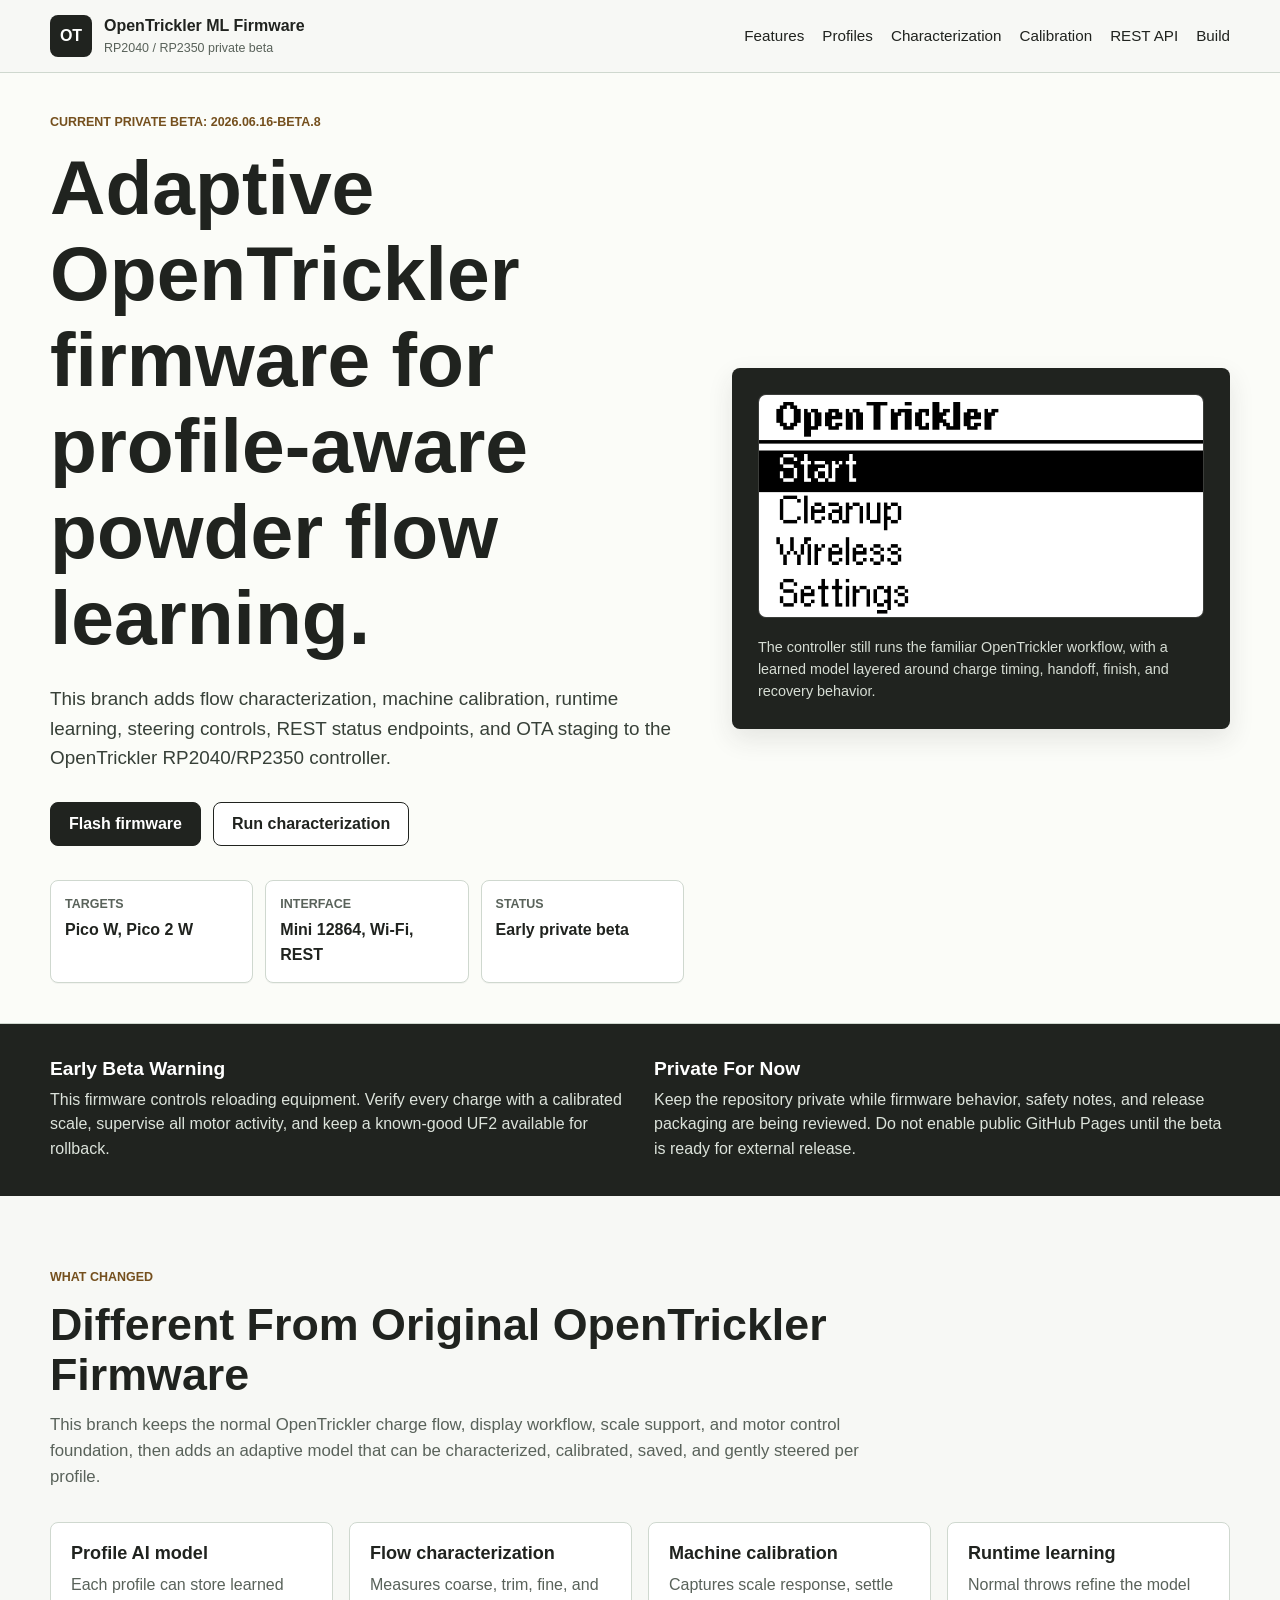
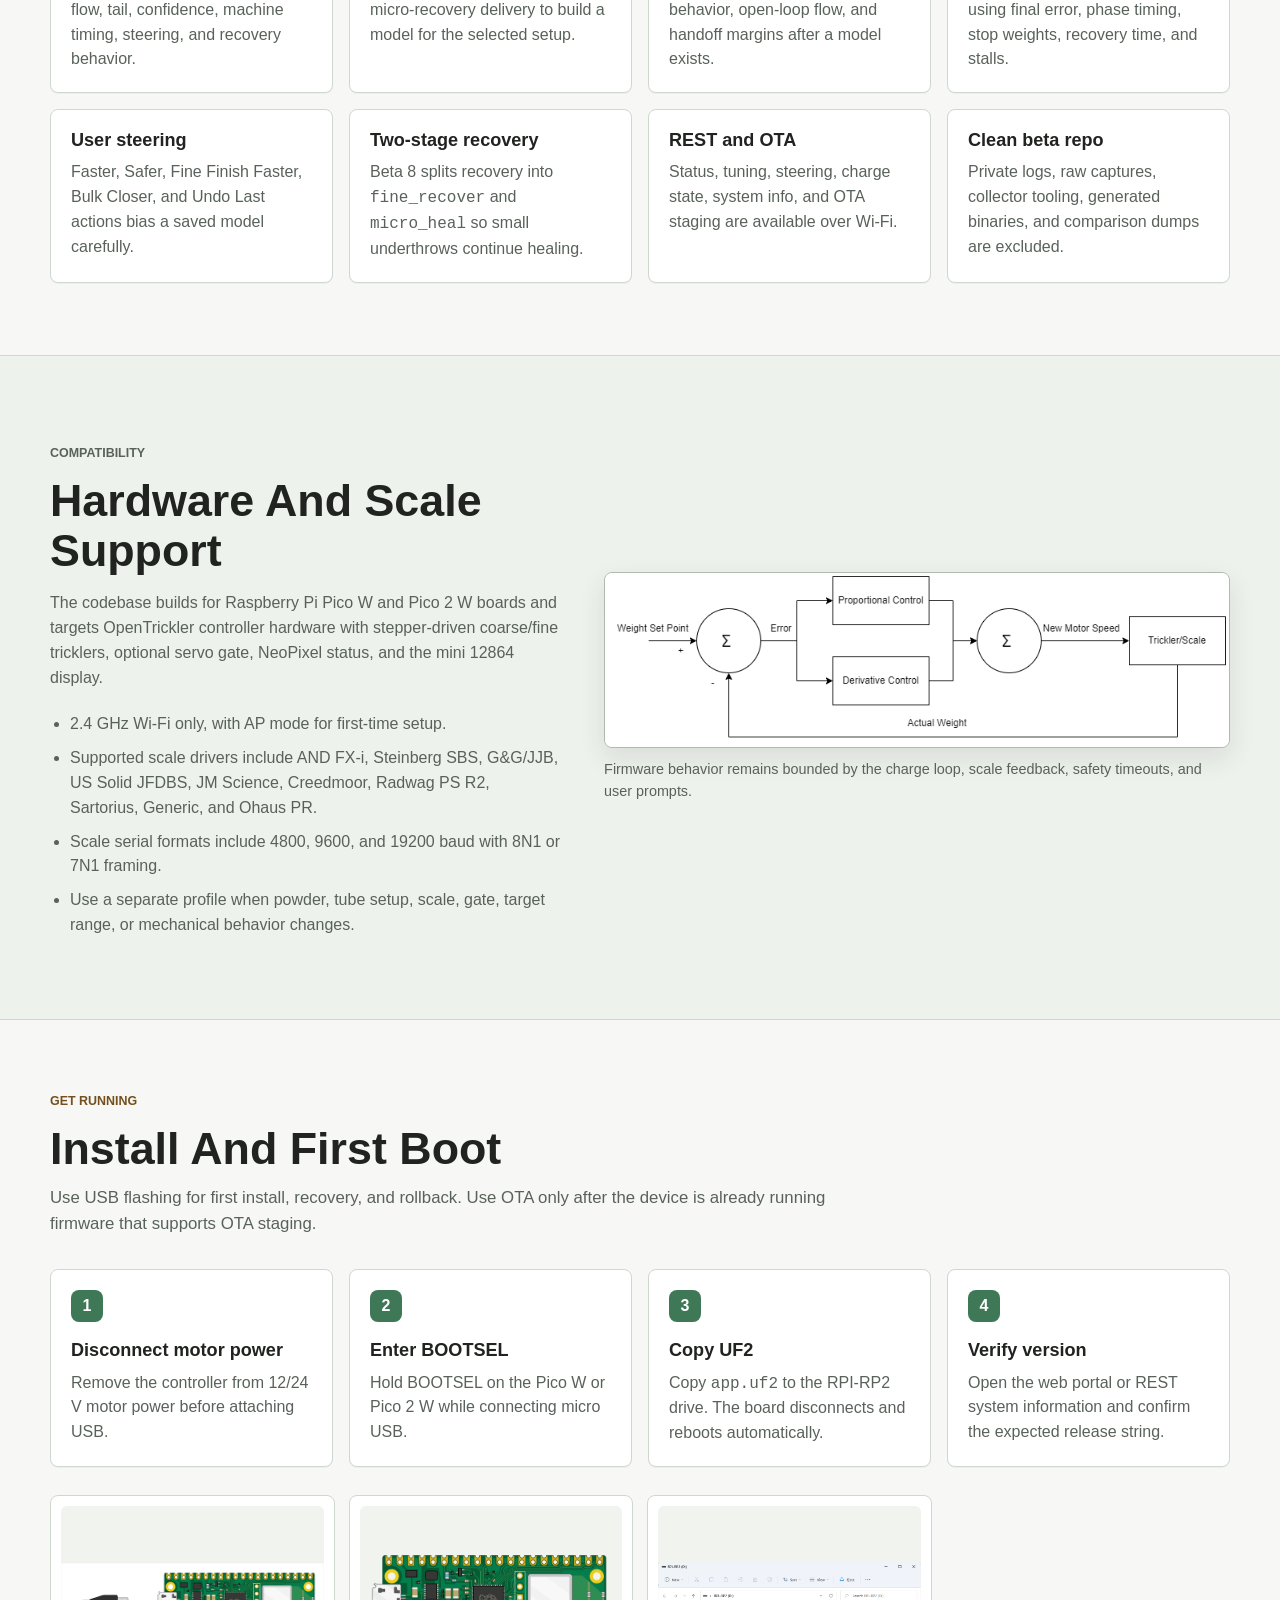
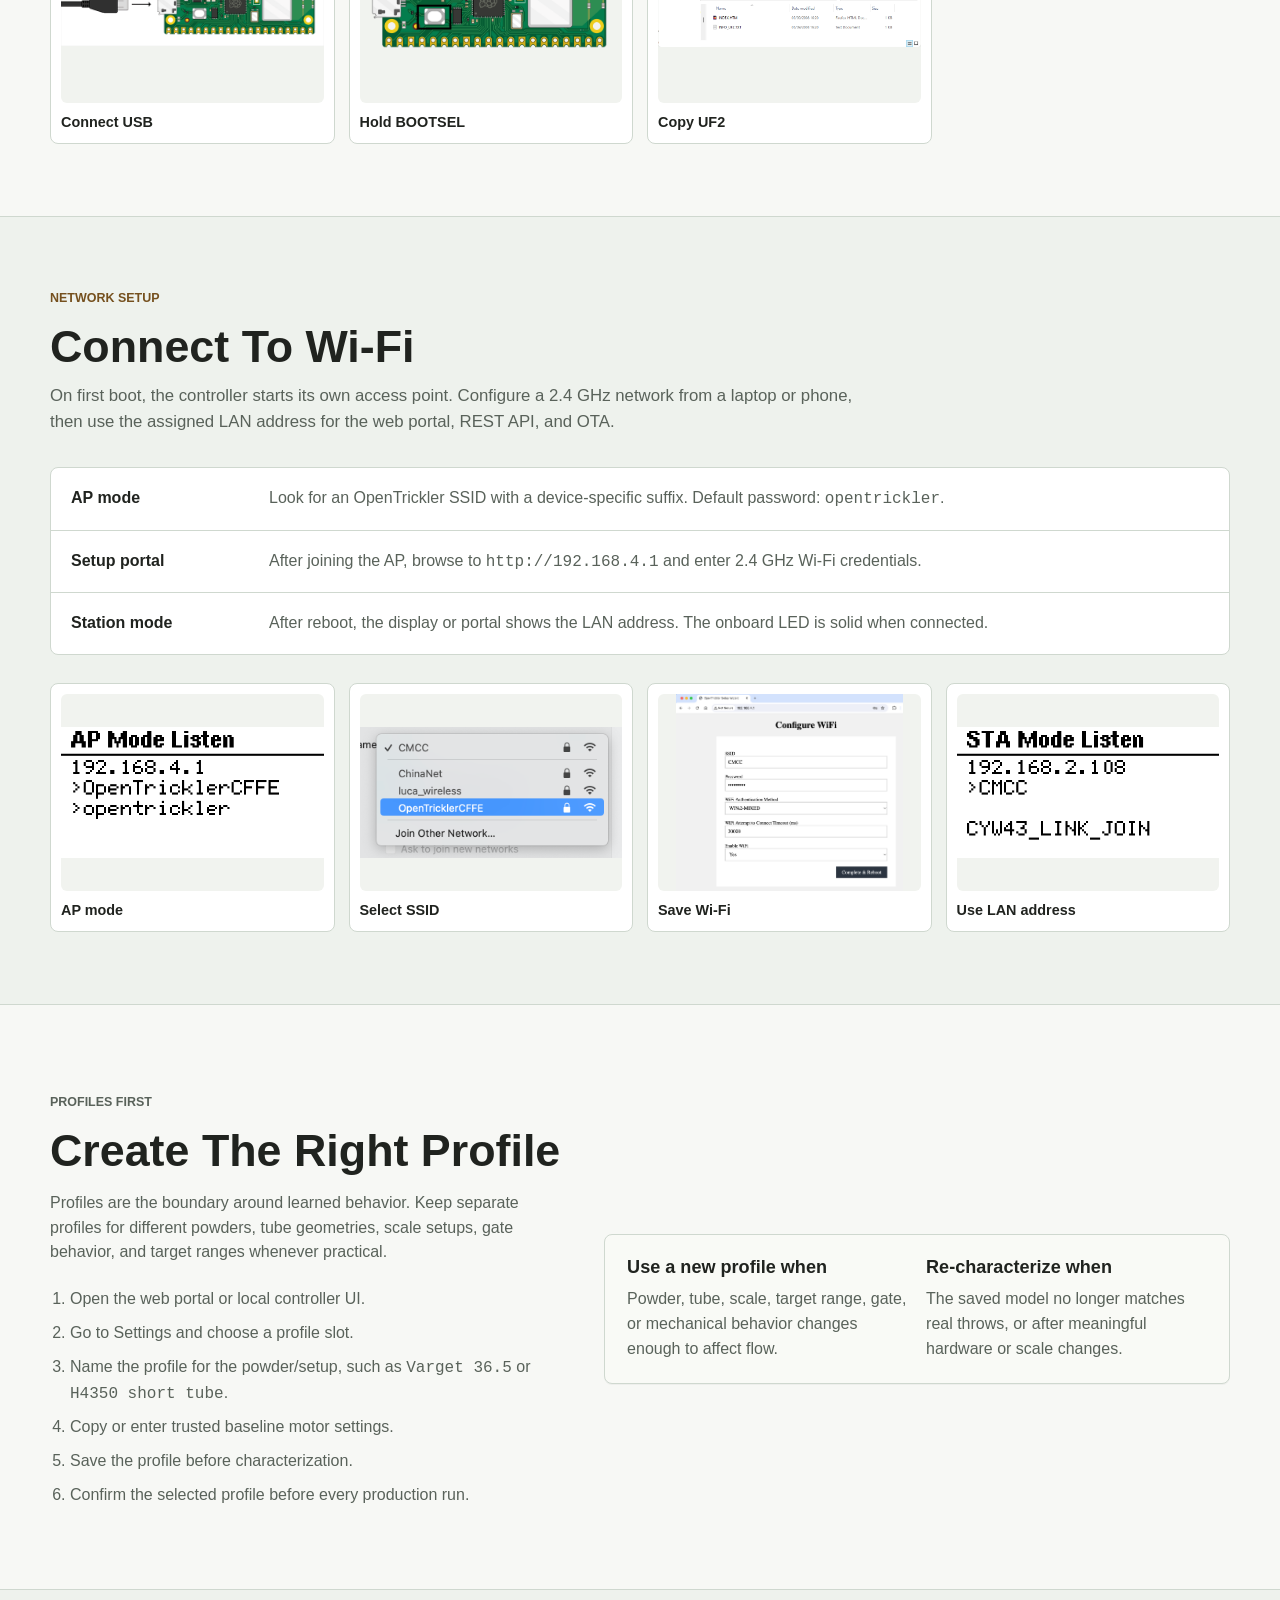
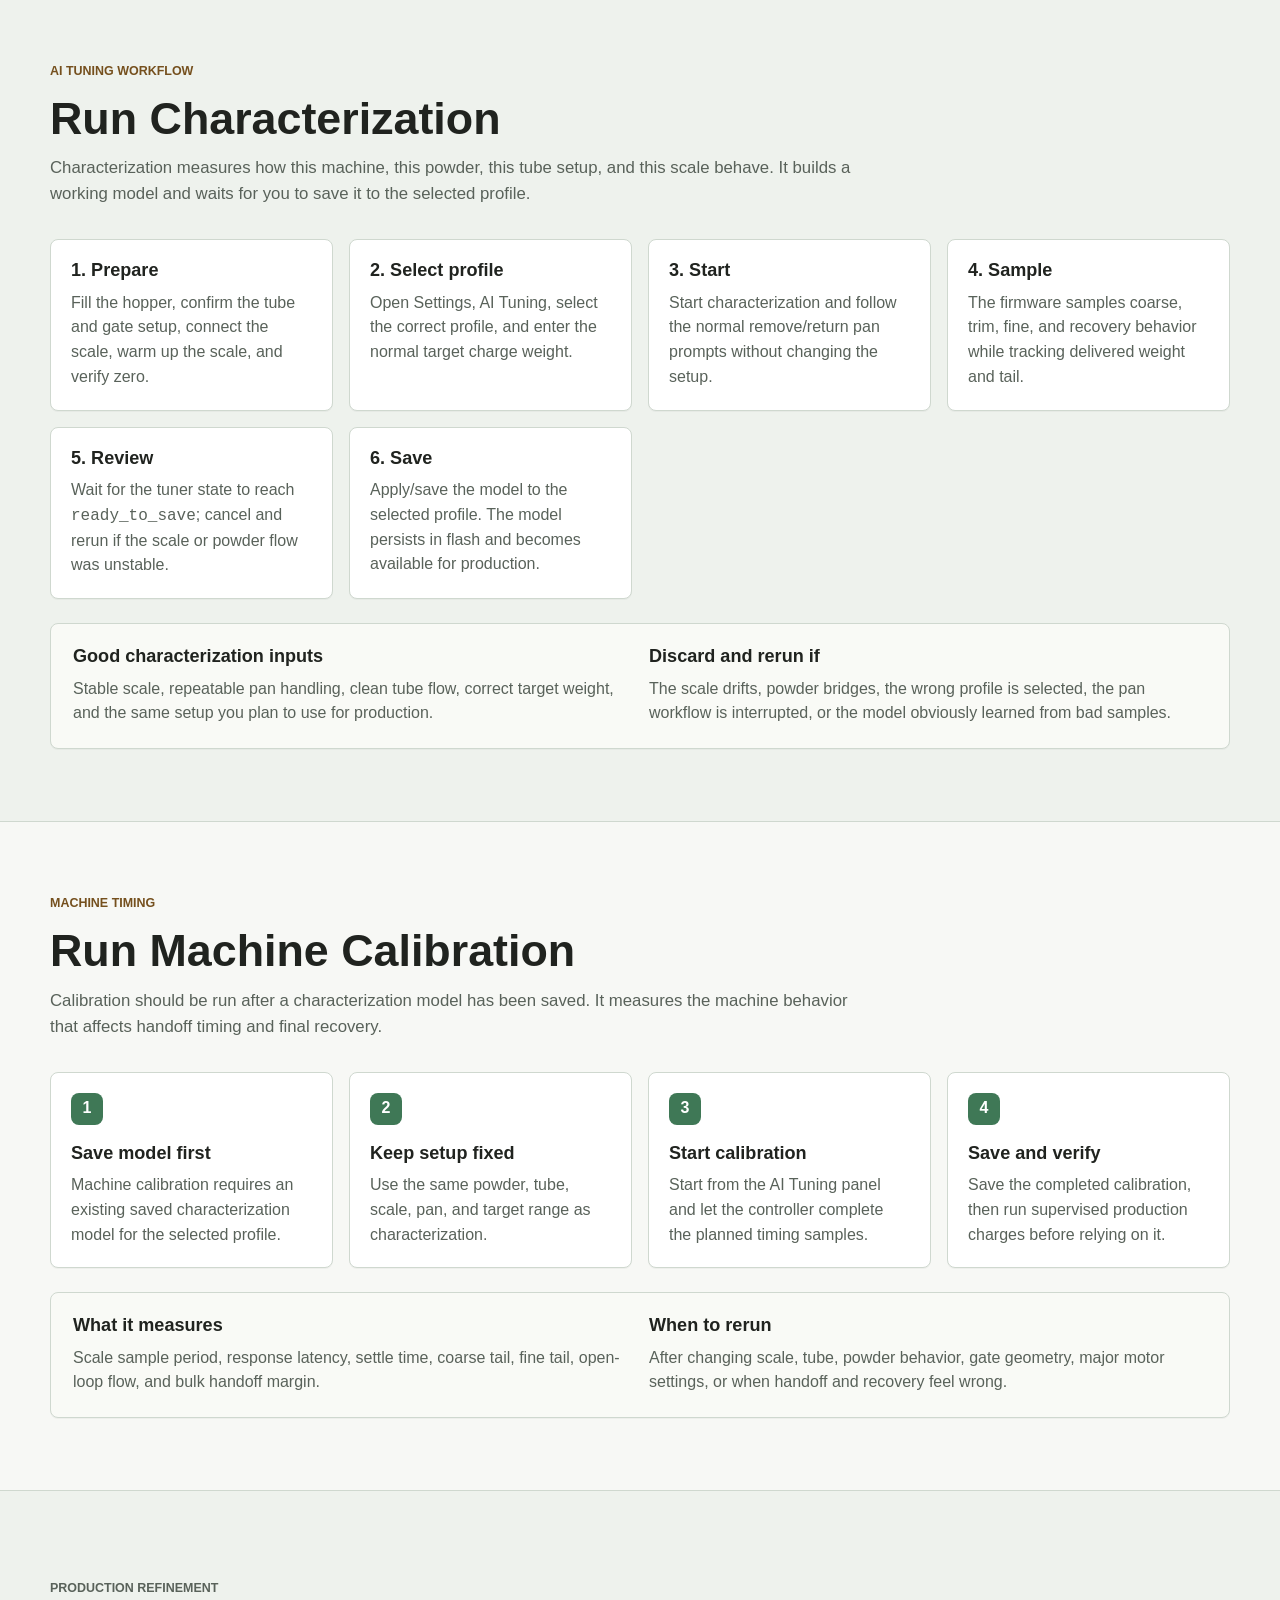
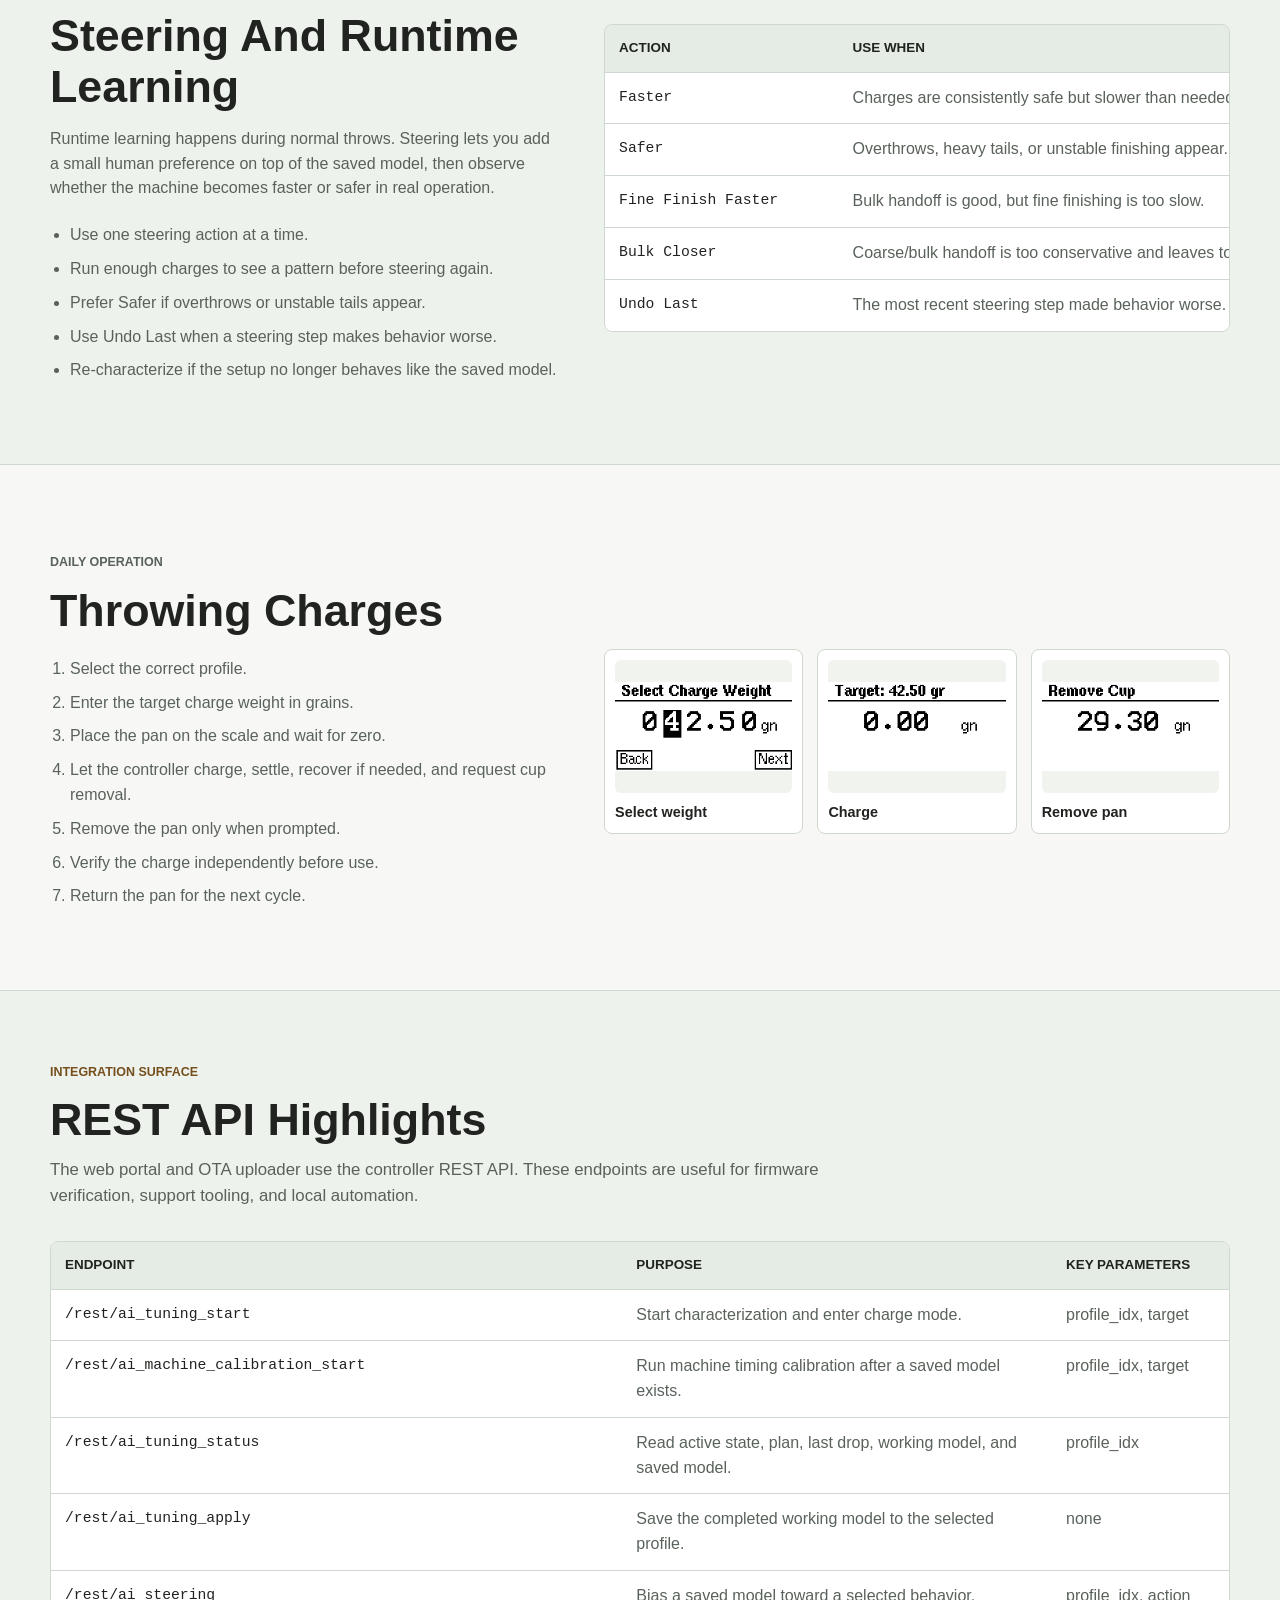
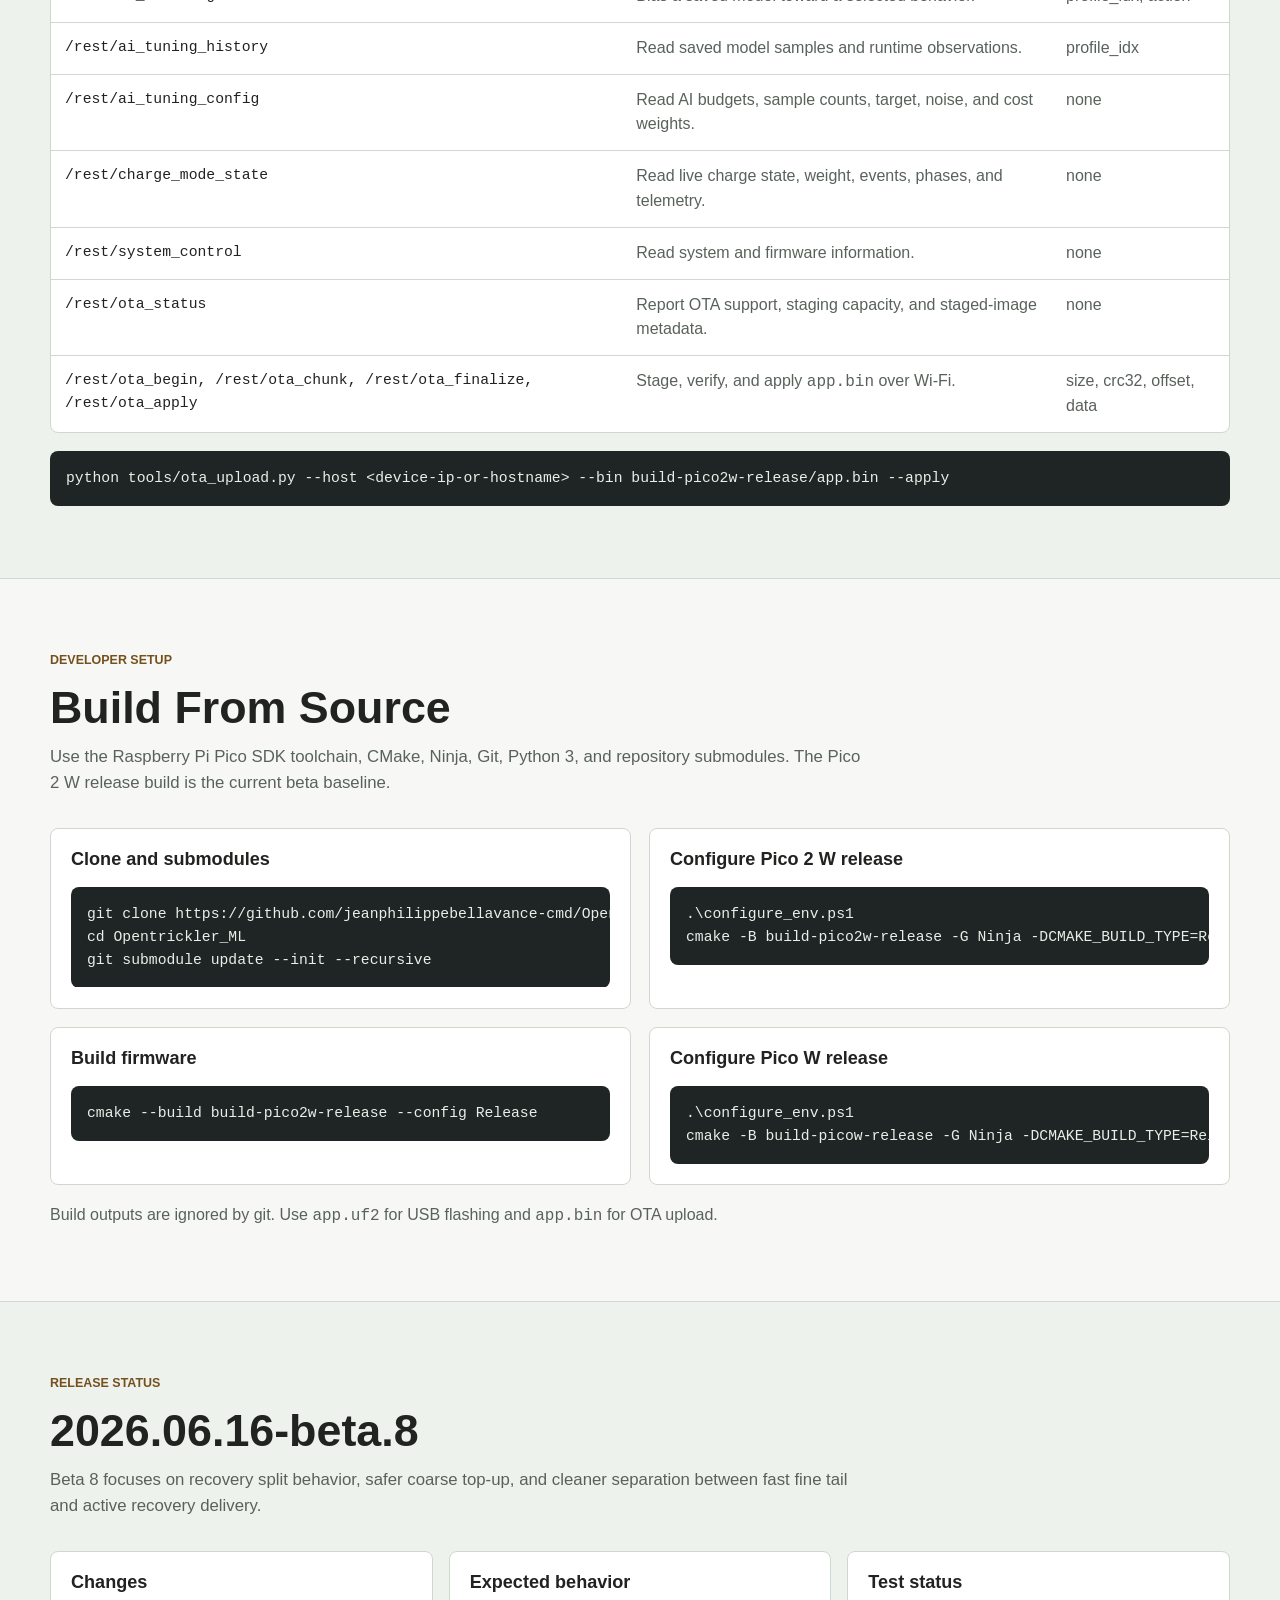
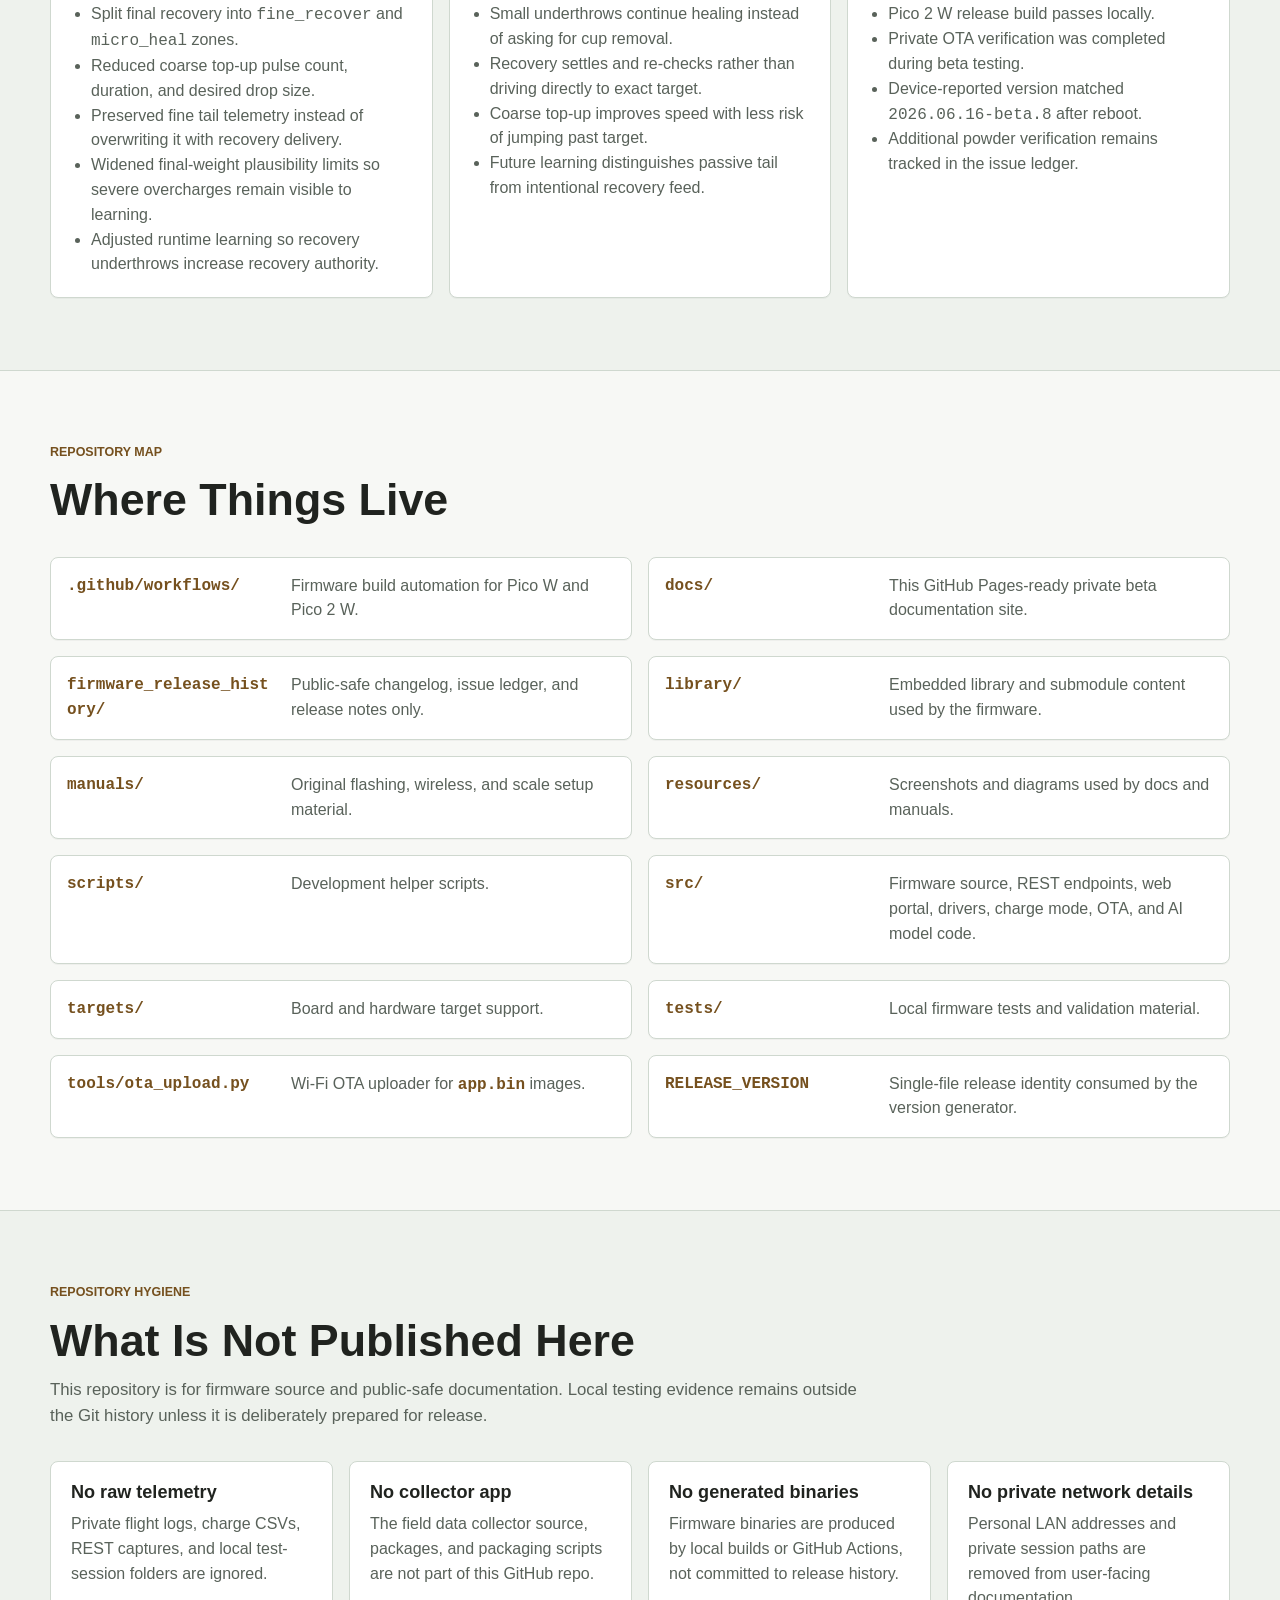
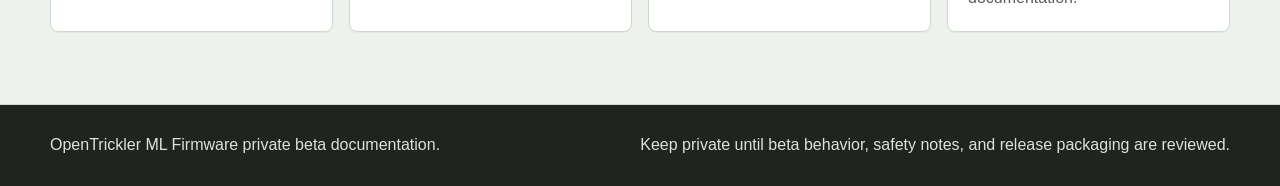
==== docs/index.html @ d7c0ab34 "Initial OpenTrickler ML beta snapshot" ====
<!doctype html>
<html lang="en">
<head>
  <meta charset="utf-8">
  <meta name="viewport" content="width=device-width, initial-scale=1">
  <title>OpenTrickler ML Firmware</title>
  <meta name="description" content="Private beta documentation for the OpenTrickler RP2040 and RP2350 ML firmware branch.">
  <link rel="stylesheet" href="assets/site.css">
</head>
<body>
  <header class="site-header">
    <nav class="nav-wrap" aria-label="Primary navigation">
      <a class="brand" href="#top" aria-label="OpenTrickler ML Firmware home">
        <span class="brand-mark">OT</span>
        <span>
          <strong>OpenTrickler ML Firmware</strong>
          <small>RP2040 / RP2350 private beta</small>
        </span>
      </a>
      <div class="nav-links">
        <a href="#features">Features</a>
        <a href="#profiles">Profiles</a>
        <a href="#characterization">Characterization</a>
        <a href="#calibration">Calibration</a>
        <a href="#api">REST API</a>
        <a href="#build">Build</a>
      </div>
    </nav>
  </header>

  <main id="top">
    <section class="hero section-band">
      <div class="section-inner hero-grid">
        <div class="hero-copy">
          <p class="eyebrow">Current private beta: 2026.06.16-beta.8</p>
          <h1>Adaptive OpenTrickler firmware for profile-aware powder flow learning.</h1>
          <p class="lede">
            This branch adds flow characterization, machine calibration, runtime learning, steering controls,
            REST status endpoints, and OTA staging to the OpenTrickler RP2040/RP2350 controller.
          </p>
          <div class="hero-actions" aria-label="Page shortcuts">
            <a class="button primary" href="#install">Flash firmware</a>
            <a class="button secondary" href="#characterization">Run characterization</a>
          </div>
          <dl class="hero-stats" aria-label="Firmware summary">
            <div><dt>Targets</dt><dd>Pico W, Pico 2 W</dd></div>
            <div><dt>Interface</dt><dd>Mini 12864, Wi-Fi, REST</dd></div>
            <div><dt>Status</dt><dd>Early private beta</dd></div>
          </dl>
        </div>
        <figure class="device-panel">
          <img src="assets/img/main_menu_screen_mirror.png" alt="OpenTrickler mini 12864 main menu screen">
          <figcaption>
            The controller still runs the familiar OpenTrickler workflow, with a learned model layered around
            charge timing, handoff, finish, and recovery behavior.
          </figcaption>
        </figure>
      </div>
    </section>

    <section class="notice-band">
      <div class="section-inner notice-grid">
        <div>
          <h2>Early Beta Warning</h2>
          <p>
            This firmware controls reloading equipment. Verify every charge with a calibrated scale, supervise
            all motor activity, and keep a known-good UF2 available for rollback.
          </p>
        </div>
        <div>
          <h2>Private For Now</h2>
          <p>
            Keep the repository private while firmware behavior, safety notes, and release packaging are being
            reviewed. Do not enable public GitHub Pages until the beta is ready for external release.
          </p>
        </div>
      </div>
    </section>

    <section id="features" class="section-band">
      <div class="section-inner">
        <div class="section-heading">
          <p class="eyebrow">What changed</p>
          <h2>Different From Original OpenTrickler Firmware</h2>
          <p>
            This branch keeps the normal OpenTrickler charge flow, display workflow, scale support, and motor
            control foundation, then adds an adaptive model that can be characterized, calibrated, saved, and
            gently steered per profile.
          </p>
        </div>
        <div class="feature-grid">
          <article class="feature-card">
            <h3>Profile AI model</h3>
            <p>Each profile can store learned flow, tail, confidence, machine timing, steering, and recovery behavior.</p>
          </article>
          <article class="feature-card">
            <h3>Flow characterization</h3>
            <p>Measures coarse, trim, fine, and micro-recovery delivery to build a model for the selected setup.</p>
          </article>
          <article class="feature-card">
            <h3>Machine calibration</h3>
            <p>Captures scale response, settle behavior, open-loop flow, and handoff margins after a model exists.</p>
          </article>
          <article class="feature-card">
            <h3>Runtime learning</h3>
            <p>Normal throws refine the model using final error, phase timing, stop weights, recovery time, and stalls.</p>
          </article>
          <article class="feature-card">
            <h3>User steering</h3>
            <p>Faster, Safer, Fine Finish Faster, Bulk Closer, and Undo Last actions bias a saved model carefully.</p>
          </article>
          <article class="feature-card">
            <h3>Two-stage recovery</h3>
            <p>Beta 8 splits recovery into <code>fine_recover</code> and <code>micro_heal</code> so small underthrows continue healing.</p>
          </article>
          <article class="feature-card">
            <h3>REST and OTA</h3>
            <p>Status, tuning, steering, charge state, system info, and OTA staging are available over Wi-Fi.</p>
          </article>
          <article class="feature-card">
            <h3>Clean beta repo</h3>
            <p>Private logs, raw captures, collector tooling, generated binaries, and comparison dumps are excluded.</p>
          </article>
        </div>
      </div>
    </section>

    <section id="hardware" class="section-band alt">
      <div class="section-inner two-column">
        <div>
          <p class="eyebrow">Compatibility</p>
          <h2>Hardware And Scale Support</h2>
          <p>
            The codebase builds for Raspberry Pi Pico W and Pico 2 W boards and targets OpenTrickler controller
            hardware with stepper-driven coarse/fine tricklers, optional servo gate, NeoPixel status, and the
            mini 12864 display.
          </p>
          <ul class="check-list">
            <li>2.4 GHz Wi-Fi only, with AP mode for first-time setup.</li>
            <li>Supported scale drivers include AND FX-i, Steinberg SBS, G&amp;G/JJB, US Solid JFDBS, JM Science, Creedmoor, Radwag PS R2, Sartorius, Generic, and Ohaus PR.</li>
            <li>Scale serial formats include 4800, 9600, and 19200 baud with 8N1 or 7N1 framing.</li>
            <li>Use a separate profile when powder, tube setup, scale, gate, target range, or mechanical behavior changes.</li>
          </ul>
        </div>
        <figure class="wide-figure">
          <img src="assets/img/open_trickler_control_flow.png" alt="OpenTrickler firmware control-flow diagram">
          <figcaption>Firmware behavior remains bounded by the charge loop, scale feedback, safety timeouts, and user prompts.</figcaption>
        </figure>
      </div>
    </section>

    <section id="install" class="section-band">
      <div class="section-inner">
        <div class="section-heading">
          <p class="eyebrow">Get running</p>
          <h2>Install And First Boot</h2>
          <p>
            Use USB flashing for first install, recovery, and rollback. Use OTA only after the device is already
            running firmware that supports OTA staging.
          </p>
        </div>
        <div class="step-grid">
          <article class="step-card">
            <span class="step-number">1</span>
            <h3>Disconnect motor power</h3>
            <p>Remove the controller from 12/24 V motor power before attaching USB.</p>
          </article>
          <article class="step-card">
            <span class="step-number">2</span>
            <h3>Enter BOOTSEL</h3>
            <p>Hold BOOTSEL on the Pico W or Pico 2 W while connecting micro USB.</p>
          </article>
          <article class="step-card">
            <span class="step-number">3</span>
            <h3>Copy UF2</h3>
            <p>Copy <code>app.uf2</code> to the RPI-RP2 drive. The board disconnects and reboots automatically.</p>
          </article>
          <article class="step-card">
            <span class="step-number">4</span>
            <h3>Verify version</h3>
            <p>Open the web portal or REST system information and confirm the expected release string.</p>
          </article>
        </div>
        <div class="image-strip" aria-label="Firmware update screenshots">
          <figure>
            <img src="assets/img/firmware/pico-top-plug.png" alt="Micro USB connected to the Pico board">
            <figcaption>Connect USB</figcaption>
          </figure>
          <figure>
            <img src="assets/img/firmware/bootsel.png" alt="BOOTSEL button on the Pico board">
            <figcaption>Hold BOOTSEL</figcaption>
          </figure>
          <figure>
            <img src="assets/img/firmware/file_manager.png" alt="RPI-RP2 file manager drive">
            <figcaption>Copy UF2</figcaption>
          </figure>
        </div>
      </div>
    </section>

    <section id="wifi" class="section-band alt">
      <div class="section-inner">
        <div class="section-heading">
          <p class="eyebrow">Network setup</p>
          <h2>Connect To Wi-Fi</h2>
          <p>
            On first boot, the controller starts its own access point. Configure a 2.4 GHz network from a laptop
            or phone, then use the assigned LAN address for the web portal, REST API, and OTA.
          </p>
        </div>
        <div class="timeline">
          <div class="timeline-row">
            <strong>AP mode</strong>
            <span>Look for an OpenTrickler SSID with a device-specific suffix. Default password: <code>opentrickler</code>.</span>
          </div>
          <div class="timeline-row">
            <strong>Setup portal</strong>
            <span>After joining the AP, browse to <code>http://192.168.4.1</code> and enter 2.4 GHz Wi-Fi credentials.</span>
          </div>
          <div class="timeline-row">
            <strong>Station mode</strong>
            <span>After reboot, the display or portal shows the LAN address. The onboard LED is solid when connected.</span>
          </div>
        </div>
        <div class="image-strip" aria-label="Wireless setup screenshots">
          <figure>
            <img src="assets/img/wireless/ap_mode_view.png" alt="AP mode status screen">
            <figcaption>AP mode</figcaption>
          </figure>
          <figure>
            <img src="assets/img/wireless/look_for_ssid.png" alt="Wi-Fi network list with OpenTrickler SSID">
            <figcaption>Select SSID</figcaption>
          </figure>
          <figure>
            <img src="assets/img/wireless/setup_wizard.png" alt="OpenTrickler wireless setup wizard">
            <figcaption>Save Wi-Fi</figcaption>
          </figure>
          <figure>
            <img src="assets/img/wireless/sta_mode_view.png" alt="Station mode status screen with IP address">
            <figcaption>Use LAN address</figcaption>
          </figure>
        </div>
      </div>
    </section>

    <section id="profiles" class="section-band">
      <div class="section-inner two-column">
        <div>
          <p class="eyebrow">Profiles first</p>
          <h2>Create The Right Profile</h2>
          <p>
            Profiles are the boundary around learned behavior. Keep separate profiles for different powders,
            tube geometries, scale setups, gate behavior, and target ranges whenever practical.
          </p>
          <ol class="ordered-list">
            <li>Open the web portal or local controller UI.</li>
            <li>Go to Settings and choose a profile slot.</li>
            <li>Name the profile for the powder/setup, such as <code>Varget 36.5</code> or <code>H4350 short tube</code>.</li>
            <li>Copy or enter trusted baseline motor settings.</li>
            <li>Save the profile before characterization.</li>
            <li>Confirm the selected profile before every production run.</li>
          </ol>
        </div>
        <div class="data-panel">
          <div>
            <h3>Use a new profile when</h3>
            <p>Powder, tube, scale, target range, gate, or mechanical behavior changes enough to affect flow.</p>
          </div>
          <div>
            <h3>Re-characterize when</h3>
            <p>The saved model no longer matches real throws, or after meaningful hardware or scale changes.</p>
          </div>
        </div>
      </div>
    </section>

    <section id="characterization" class="section-band alt">
      <div class="section-inner">
        <div class="section-heading">
          <p class="eyebrow">AI tuning workflow</p>
          <h2>Run Characterization</h2>
          <p>
            Characterization measures how this machine, this powder, this tube setup, and this scale behave.
            It builds a working model and waits for you to save it to the selected profile.
          </p>
        </div>
        <div class="workflow-grid">
          <article>
            <h3>1. Prepare</h3>
            <p>Fill the hopper, confirm the tube and gate setup, connect the scale, warm up the scale, and verify zero.</p>
          </article>
          <article>
            <h3>2. Select profile</h3>
            <p>Open Settings, AI Tuning, select the correct profile, and enter the normal target charge weight.</p>
          </article>
          <article>
            <h3>3. Start</h3>
            <p>Start characterization and follow the normal remove/return pan prompts without changing the setup.</p>
          </article>
          <article>
            <h3>4. Sample</h3>
            <p>The firmware samples coarse, trim, fine, and recovery behavior while tracking delivered weight and tail.</p>
          </article>
          <article>
            <h3>5. Review</h3>
            <p>Wait for the tuner state to reach <code>ready_to_save</code>; cancel and rerun if the scale or powder flow was unstable.</p>
          </article>
          <article>
            <h3>6. Save</h3>
            <p>Apply/save the model to the selected profile. The model persists in flash and becomes available for production.</p>
          </article>
        </div>
        <div class="data-panel">
          <div>
            <h3>Good characterization inputs</h3>
            <p>Stable scale, repeatable pan handling, clean tube flow, correct target weight, and the same setup you plan to use for production.</p>
          </div>
          <div>
            <h3>Discard and rerun if</h3>
            <p>The scale drifts, powder bridges, the wrong profile is selected, the pan workflow is interrupted, or the model obviously learned from bad samples.</p>
          </div>
        </div>
      </div>
    </section>

    <section id="calibration" class="section-band">
      <div class="section-inner">
        <div class="section-heading">
          <p class="eyebrow">Machine timing</p>
          <h2>Run Machine Calibration</h2>
          <p>
            Calibration should be run after a characterization model has been saved. It measures the machine
            behavior that affects handoff timing and final recovery.
          </p>
        </div>
        <div class="step-grid">
          <article class="step-card">
            <span class="step-number">1</span>
            <h3>Save model first</h3>
            <p>Machine calibration requires an existing saved characterization model for the selected profile.</p>
          </article>
          <article class="step-card">
            <span class="step-number">2</span>
            <h3>Keep setup fixed</h3>
            <p>Use the same powder, tube, scale, pan, and target range as characterization.</p>
          </article>
          <article class="step-card">
            <span class="step-number">3</span>
            <h3>Start calibration</h3>
            <p>Start from the AI Tuning panel and let the controller complete the planned timing samples.</p>
          </article>
          <article class="step-card">
            <span class="step-number">4</span>
            <h3>Save and verify</h3>
            <p>Save the completed calibration, then run supervised production charges before relying on it.</p>
          </article>
        </div>
        <div class="data-panel">
          <div>
            <h3>What it measures</h3>
            <p>Scale sample period, response latency, settle time, coarse tail, fine tail, open-loop flow, and bulk handoff margin.</p>
          </div>
          <div>
            <h3>When to rerun</h3>
            <p>After changing scale, tube, powder behavior, gate geometry, major motor settings, or when handoff and recovery feel wrong.</p>
          </div>
        </div>
      </div>
    </section>

    <section id="steering" class="section-band alt">
      <div class="section-inner two-column">
        <div>
          <p class="eyebrow">Production refinement</p>
          <h2>Steering And Runtime Learning</h2>
          <p>
            Runtime learning happens during normal throws. Steering lets you add a small human preference on top
            of the saved model, then observe whether the machine becomes faster or safer in real operation.
          </p>
          <ul class="check-list">
            <li>Use one steering action at a time.</li>
            <li>Run enough charges to see a pattern before steering again.</li>
            <li>Prefer Safer if overthrows or unstable tails appear.</li>
            <li>Use Undo Last when a steering step makes behavior worse.</li>
            <li>Re-characterize if the setup no longer behaves like the saved model.</li>
          </ul>
        </div>
        <div class="table-wrap">
          <table>
            <thead>
              <tr>
                <th>Action</th>
                <th>Use when</th>
              </tr>
            </thead>
            <tbody>
              <tr><td>Faster</td><td>Charges are consistently safe but slower than needed.</td></tr>
              <tr><td>Safer</td><td>Overthrows, heavy tails, or unstable finishing appear.</td></tr>
              <tr><td>Fine Finish Faster</td><td>Bulk handoff is good, but fine finishing is too slow.</td></tr>
              <tr><td>Bulk Closer</td><td>Coarse/bulk handoff is too conservative and leaves too much for fine.</td></tr>
              <tr><td>Undo Last</td><td>The most recent steering step made behavior worse.</td></tr>
            </tbody>
          </table>
        </div>
      </div>
    </section>

    <section id="usage" class="section-band">
      <div class="section-inner two-column">
        <div>
          <p class="eyebrow">Daily operation</p>
          <h2>Throwing Charges</h2>
          <ol class="ordered-list">
            <li>Select the correct profile.</li>
            <li>Enter the target charge weight in grains.</li>
            <li>Place the pan on the scale and wait for zero.</li>
            <li>Let the controller charge, settle, recover if needed, and request cup removal.</li>
            <li>Remove the pan only when prompted.</li>
            <li>Verify the charge independently before use.</li>
            <li>Return the pan for the next cycle.</li>
          </ol>
        </div>
        <div class="image-strip compact" aria-label="Charge workflow screenshots">
          <figure>
            <img src="assets/img/select_weight_screen_mirror.png" alt="Target charge weight screen">
            <figcaption>Select weight</figcaption>
          </figure>
          <figure>
            <img src="assets/img/wait_for_charge_screen_mirror.png" alt="Wait for charge screen">
            <figcaption>Charge</figcaption>
          </figure>
          <figure>
            <img src="assets/img/wait_for_cup_removal.png" alt="Wait for cup removal screen">
            <figcaption>Remove pan</figcaption>
          </figure>
        </div>
      </div>
    </section>

    <section id="api" class="section-band alt">
      <div class="section-inner">
        <div class="section-heading">
          <p class="eyebrow">Integration surface</p>
          <h2>REST API Highlights</h2>
          <p>
            The web portal and OTA uploader use the controller REST API. These endpoints are useful for firmware
            verification, support tooling, and local automation.
          </p>
        </div>
        <div class="table-wrap">
          <table>
            <thead>
              <tr>
                <th>Endpoint</th>
                <th>Purpose</th>
                <th>Key parameters</th>
              </tr>
            </thead>
            <tbody>
              <tr><td>/rest/ai_tuning_start</td><td>Start characterization and enter charge mode.</td><td>profile_idx, target</td></tr>
              <tr><td>/rest/ai_machine_calibration_start</td><td>Run machine timing calibration after a saved model exists.</td><td>profile_idx, target</td></tr>
              <tr><td>/rest/ai_tuning_status</td><td>Read active state, plan, last drop, working model, and saved model.</td><td>profile_idx</td></tr>
              <tr><td>/rest/ai_tuning_apply</td><td>Save the completed working model to the selected profile.</td><td>none</td></tr>
              <tr><td>/rest/ai_steering</td><td>Bias a saved model toward a selected behavior.</td><td>profile_idx, action</td></tr>
              <tr><td>/rest/ai_tuning_history</td><td>Read saved model samples and runtime observations.</td><td>profile_idx</td></tr>
              <tr><td>/rest/ai_tuning_config</td><td>Read AI budgets, sample counts, target, noise, and cost weights.</td><td>none</td></tr>
              <tr><td>/rest/charge_mode_state</td><td>Read live charge state, weight, events, phases, and telemetry.</td><td>none</td></tr>
              <tr><td>/rest/system_control</td><td>Read system and firmware information.</td><td>none</td></tr>
              <tr><td>/rest/ota_status</td><td>Report OTA support, staging capacity, and staged-image metadata.</td><td>none</td></tr>
              <tr><td>/rest/ota_begin, /rest/ota_chunk, /rest/ota_finalize, /rest/ota_apply</td><td>Stage, verify, and apply <code>app.bin</code> over Wi-Fi.</td><td>size, crc32, offset, data</td></tr>
            </tbody>
          </table>
        </div>
        <pre class="code-block"><code>python tools/ota_upload.py --host &lt;device-ip-or-hostname&gt; --bin build-pico2w-release/app.bin --apply</code></pre>
      </div>
    </section>

    <section id="build" class="section-band">
      <div class="section-inner">
        <div class="section-heading">
          <p class="eyebrow">Developer setup</p>
          <h2>Build From Source</h2>
          <p>
            Use the Raspberry Pi Pico SDK toolchain, CMake, Ninja, Git, Python 3, and repository submodules.
            The Pico 2 W release build is the current beta baseline.
          </p>
        </div>
        <div class="command-grid">
          <div>
            <h3>Clone and submodules</h3>
            <pre><code>git clone https://github.com/jeanphilippebellavance-cmd/Opentrickler_ML.git
cd Opentrickler_ML
git submodule update --init --recursive</code></pre>
          </div>
          <div>
            <h3>Configure Pico 2 W release</h3>
            <pre><code>.\configure_env.ps1
cmake -B build-pico2w-release -G Ninja -DCMAKE_BUILD_TYPE=Release -DPICO_BOARD=pico2_w</code></pre>
          </div>
          <div>
            <h3>Build firmware</h3>
            <pre><code>cmake --build build-pico2w-release --config Release</code></pre>
          </div>
          <div>
            <h3>Configure Pico W release</h3>
            <pre><code>.\configure_env.ps1
cmake -B build-picow-release -G Ninja -DCMAKE_BUILD_TYPE=Release -DPICO_BOARD=pico_w</code></pre>
          </div>
        </div>
        <p class="small-note">
          Build outputs are ignored by git. Use <code>app.uf2</code> for USB flashing and <code>app.bin</code> for OTA upload.
        </p>
      </div>
    </section>

    <section id="release" class="section-band alt">
      <div class="section-inner">
        <div class="section-heading">
          <p class="eyebrow">Release status</p>
          <h2>2026.06.16-beta.8</h2>
          <p>
            Beta 8 focuses on recovery split behavior, safer coarse top-up, and cleaner separation between fast
            fine tail and active recovery delivery.
          </p>
        </div>
        <div class="release-grid">
          <article>
            <h3>Changes</h3>
            <ul>
              <li>Split final recovery into <code>fine_recover</code> and <code>micro_heal</code> zones.</li>
              <li>Reduced coarse top-up pulse count, duration, and desired drop size.</li>
              <li>Preserved fine tail telemetry instead of overwriting it with recovery delivery.</li>
              <li>Widened final-weight plausibility limits so severe overcharges remain visible to learning.</li>
              <li>Adjusted runtime learning so recovery underthrows increase recovery authority.</li>
            </ul>
          </article>
          <article>
            <h3>Expected behavior</h3>
            <ul>
              <li>Small underthrows continue healing instead of asking for cup removal.</li>
              <li>Recovery settles and re-checks rather than driving directly to exact target.</li>
              <li>Coarse top-up improves speed with less risk of jumping past target.</li>
              <li>Future learning distinguishes passive tail from intentional recovery feed.</li>
            </ul>
          </article>
          <article>
            <h3>Test status</h3>
            <ul>
              <li>Pico 2 W release build passes locally.</li>
              <li>Private OTA verification was completed during beta testing.</li>
              <li>Device-reported version matched <code>2026.06.16-beta.8</code> after reboot.</li>
              <li>Additional powder verification remains tracked in the issue ledger.</li>
            </ul>
          </article>
        </div>
      </div>
    </section>

    <section id="repo" class="section-band">
      <div class="section-inner">
        <div class="section-heading">
          <p class="eyebrow">Repository map</p>
          <h2>Where Things Live</h2>
        </div>
        <div class="repo-grid">
          <div><code>.github/workflows/</code><span>Firmware build automation for Pico W and Pico 2 W.</span></div>
          <div><code>docs/</code><span>This GitHub Pages-ready private beta documentation site.</span></div>
          <div><code>firmware_release_history/</code><span>Public-safe changelog, issue ledger, and release notes only.</span></div>
          <div><code>library/</code><span>Embedded library and submodule content used by the firmware.</span></div>
          <div><code>manuals/</code><span>Original flashing, wireless, and scale setup material.</span></div>
          <div><code>resources/</code><span>Screenshots and diagrams used by docs and manuals.</span></div>
          <div><code>scripts/</code><span>Development helper scripts.</span></div>
          <div><code>src/</code><span>Firmware source, REST endpoints, web portal, drivers, charge mode, OTA, and AI model code.</span></div>
          <div><code>targets/</code><span>Board and hardware target support.</span></div>
          <div><code>tests/</code><span>Local firmware tests and validation material.</span></div>
          <div><code>tools/ota_upload.py</code><span>Wi-Fi OTA uploader for <code>app.bin</code> images.</span></div>
          <div><code>RELEASE_VERSION</code><span>Single-file release identity consumed by the version generator.</span></div>
        </div>
      </div>
    </section>

    <section id="excluded" class="section-band alt">
      <div class="section-inner">
        <div class="section-heading">
          <p class="eyebrow">Repository hygiene</p>
          <h2>What Is Not Published Here</h2>
          <p>
            This repository is for firmware source and public-safe documentation. Local testing evidence remains
            outside the Git history unless it is deliberately prepared for release.
          </p>
        </div>
        <div class="feature-grid">
          <article class="feature-card">
            <h3>No raw telemetry</h3>
            <p>Private flight logs, charge CSVs, REST captures, and local test-session folders are ignored.</p>
          </article>
          <article class="feature-card">
            <h3>No collector app</h3>
            <p>The field data collector source, packages, and packaging scripts are not part of this GitHub repo.</p>
          </article>
          <article class="feature-card">
            <h3>No generated binaries</h3>
            <p>Firmware binaries are produced by local builds or GitHub Actions, not committed to release history.</p>
          </article>
          <article class="feature-card">
            <h3>No private network details</h3>
            <p>Personal LAN addresses and private session paths are removed from user-facing documentation.</p>
          </article>
        </div>
      </div>
    </section>
  </main>

  <footer class="site-footer">
    <div class="section-inner footer-grid">
      <p>OpenTrickler ML Firmware private beta documentation.</p>
      <p>Keep private until beta behavior, safety notes, and release packaging are reviewed.</p>
    </div>
  </footer>
</body>
</html>
---- docs/assets/site.css ----
:root {
  --bg: #f7f8f5;
  --panel: #ffffff;
  --panel-soft: #edf3ee;
  --ink: #20231f;
  --muted: #59625a;
  --line: #cfd8cf;
  --line-strong: #aebbad;
  --amber: #b47a28;
  --amber-dark: #75501e;
  --blue: #35627d;
  --green: #3f7856;
  --red: #9c3f32;
  --shadow: 0 10px 26px rgba(42, 48, 42, 0.11);
  --radius: 8px;
}

* {
  box-sizing: border-box;
}

html {
  scroll-behavior: smooth;
}

body {
  margin: 0;
  background: var(--bg);
  color: var(--ink);
  font-family: "Segoe UI", Roboto, Arial, sans-serif;
  line-height: 1.55;
}

a {
  color: var(--blue);
  text-decoration: none;
}

a:hover {
  text-decoration: underline;
}

img {
  display: block;
  max-width: 100%;
}

.site-header {
  position: sticky;
  top: 0;
  z-index: 20;
  background: rgba(247, 248, 245, 0.94);
  border-bottom: 1px solid var(--line);
  backdrop-filter: blur(12px);
}

.nav-wrap {
  width: min(1180px, calc(100% - 32px));
  margin: 0 auto;
  min-height: 72px;
  display: flex;
  align-items: center;
  justify-content: space-between;
  gap: 24px;
}

.brand {
  color: var(--ink);
  display: inline-flex;
  align-items: center;
  gap: 12px;
}

.brand:hover {
  text-decoration: none;
}

.brand-mark {
  width: 42px;
  height: 42px;
  display: grid;
  place-items: center;
  border-radius: 8px;
  background: var(--ink);
  color: #ffffff;
  font-weight: 800;
}

.brand small {
  display: block;
  color: var(--muted);
  font-size: 0.78rem;
}

.nav-links {
  display: flex;
  flex-wrap: wrap;
  justify-content: flex-end;
  gap: 8px 18px;
  font-size: 0.95rem;
}

.nav-links a {
  color: var(--ink);
}

.section-band {
  border-bottom: 1px solid var(--line);
  background: var(--bg);
}

.section-band.alt {
  background: #eef2ed;
}

.section-inner {
  width: min(1180px, calc(100% - 32px));
  margin: 0 auto;
  padding: 72px 0;
}

.hero {
  background: #fbfcf8;
}

.hero-grid {
  min-height: 620px;
  display: grid;
  grid-template-columns: minmax(0, 1.12fr) minmax(280px, 0.88fr);
  gap: 48px;
  align-items: center;
  padding-top: 40px;
  padding-bottom: 40px;
}

.eyebrow {
  margin: 0 0 12px;
  color: var(--amber-dark);
  font-weight: 800;
  letter-spacing: 0;
  text-transform: uppercase;
  font-size: 0.78rem;
}

h1,
h2,
h3 {
  margin: 0;
  line-height: 1.12;
}

h1 {
  max-width: 850px;
  font-size: 4.8rem;
  font-weight: 850;
}

h2 {
  font-size: 2.8rem;
}

h3 {
  font-size: 1.13rem;
}

p {
  margin: 0;
}

.lede {
  max-width: 720px;
  margin-top: 24px;
  color: #374038;
  font-size: 1.18rem;
}

.hero-actions {
  display: flex;
  flex-wrap: wrap;
  gap: 12px;
  margin-top: 30px;
}

.button {
  display: inline-flex;
  align-items: center;
  justify-content: center;
  min-height: 44px;
  padding: 0 18px;
  border-radius: 8px;
  border: 1px solid var(--ink);
  font-weight: 750;
}

.button:hover {
  text-decoration: none;
}

.button.primary {
  background: var(--ink);
  color: #ffffff;
}

.button.secondary {
  background: #ffffff;
  color: var(--ink);
}

.hero-stats {
  display: grid;
  grid-template-columns: repeat(3, minmax(0, 1fr));
  gap: 12px;
  margin: 34px 0 0;
}

.hero-stats div,
.feature-card,
.step-card,
.workflow-grid article,
.release-grid article,
.command-panel,
.data-panel,
.repo-grid div {
  min-width: 0;
  border: 1px solid var(--line);
  border-radius: var(--radius);
  background: var(--panel);
  box-shadow: 0 1px 0 rgba(32, 35, 31, 0.04);
}

.hero-stats div {
  padding: 14px;
}

.hero-stats dt {
  color: var(--muted);
  font-size: 0.78rem;
  font-weight: 700;
  text-transform: uppercase;
}

.hero-stats dd {
  margin: 4px 0 0;
  font-weight: 800;
}

.device-panel {
  margin: 0;
  padding: 26px;
  border-radius: 8px;
  background: #20231f;
  color: #eef2ed;
  box-shadow: var(--shadow);
}

.device-panel img {
  width: 100%;
  image-rendering: auto;
  border-radius: 8px;
  background: #10120f;
  border: 1px solid rgba(255, 255, 255, 0.18);
}

figcaption {
  color: var(--muted);
  font-size: 0.9rem;
}

.device-panel figcaption {
  color: #d6ddd4;
  margin-top: 18px;
}

.notice-band {
  background: #20231f;
  color: #ffffff;
}

.notice-grid {
  display: grid;
  grid-template-columns: repeat(2, minmax(0, 1fr));
  gap: 28px;
  padding: 34px 0;
}

.notice-grid h2 {
  color: #ffffff;
  font-size: 1.2rem;
  margin-bottom: 8px;
}

.notice-grid p {
  color: #dce3db;
}

.section-heading {
  max-width: 820px;
  margin-bottom: 32px;
}

.section-heading p:not(.eyebrow) {
  margin-top: 12px;
  color: var(--muted);
  font-size: 1.05rem;
}

.feature-grid,
.workflow-grid,
.release-grid,
.repo-grid {
  display: grid;
  grid-template-columns: repeat(4, minmax(0, 1fr));
  gap: 16px;
}

.feature-card,
.workflow-grid article,
.release-grid article {
  padding: 20px;
}

.feature-card h3,
.workflow-grid h3,
.release-grid h3,
.command-panel h3 {
  margin-bottom: 10px;
}

.feature-card p,
.workflow-grid p,
.release-grid li,
.check-list li,
.ordered-list li {
  color: var(--muted);
}

.two-column {
  display: grid;
  grid-template-columns: minmax(0, 0.9fr) minmax(320px, 1.1fr);
  gap: 42px;
  align-items: center;
}

.two-column > *,
.command-grid > * {
  min-width: 0;
}

.two-column p {
  color: var(--muted);
  margin-top: 16px;
}

.check-list,
.ordered-list {
  padding-left: 20px;
  margin: 22px 0 0;
}

.check-list li,
.ordered-list li {
  margin: 9px 0;
}

.wide-figure {
  margin: 0;
}

.wide-figure img {
  border: 1px solid var(--line-strong);
  border-radius: 8px;
  background: var(--panel);
  box-shadow: var(--shadow);
}

.wide-figure figcaption {
  margin-top: 10px;
}

.step-grid {
  display: grid;
  grid-template-columns: repeat(4, minmax(0, 1fr));
  gap: 16px;
}

.step-card {
  padding: 20px;
  min-height: 180px;
}

.step-number {
  width: 32px;
  height: 32px;
  display: grid;
  place-items: center;
  margin-bottom: 18px;
  border-radius: 8px;
  background: var(--green);
  color: #ffffff;
  font-weight: 800;
}

.step-card p {
  color: var(--muted);
  margin-top: 10px;
}

.image-strip {
  display: grid;
  grid-template-columns: repeat(4, minmax(0, 1fr));
  gap: 14px;
  margin-top: 28px;
}

.image-strip.compact {
  grid-template-columns: repeat(3, minmax(0, 1fr));
}

.image-strip figure {
  margin: 0;
  padding: 10px;
  border-radius: 8px;
  background: var(--panel);
  border: 1px solid var(--line);
}

.image-strip img {
  width: 100%;
  aspect-ratio: 4 / 3;
  object-fit: contain;
  border-radius: 6px;
  background: #f1f3ef;
}

.image-strip figcaption {
  margin-top: 8px;
  color: var(--ink);
  font-weight: 700;
}

.timeline {
  border: 1px solid var(--line);
  border-radius: 8px;
  background: var(--panel);
}

.timeline-row {
  display: grid;
  grid-template-columns: 180px 1fr;
  gap: 18px;
  padding: 18px 20px;
  border-bottom: 1px solid var(--line);
}

.timeline-row:last-child {
  border-bottom: 0;
}

.timeline-row span {
  color: var(--muted);
}

.data-panel {
  display: grid;
  grid-template-columns: repeat(2, minmax(0, 1fr));
  gap: 18px;
  margin-top: 24px;
  padding: 22px;
  background: #f9faf6;
}

.data-panel p {
  color: var(--muted);
  margin-top: 10px;
}

.table-wrap {
  overflow-x: auto;
  border: 1px solid var(--line);
  border-radius: 8px;
  background: var(--panel);
}

table {
  width: 100%;
  border-collapse: collapse;
  min-width: 880px;
}

th,
td {
  padding: 13px 14px;
  text-align: left;
  border-bottom: 1px solid var(--line);
  vertical-align: top;
}

th {
  background: #e5ece5;
  font-size: 0.84rem;
  text-transform: uppercase;
  letter-spacing: 0;
}

td {
  color: var(--muted);
}

td:first-child {
  color: var(--ink);
  font-family: Consolas, "Courier New", monospace;
  font-size: 0.92rem;
}

tr:last-child td {
  border-bottom: 0;
}

.code-block,
.command-grid pre,
.command-panel pre {
  max-width: 100%;
  overflow-x: auto;
  margin: 18px 0 0;
  padding: 16px;
  border-radius: 8px;
  background: #1f2524;
  color: #e8efe8;
  font-family: Consolas, "Courier New", monospace;
  font-size: 0.92rem;
}

.command-grid {
  display: grid;
  grid-template-columns: repeat(2, minmax(0, 1fr));
  gap: 18px;
}

.command-grid > div {
  border: 1px solid var(--line);
  border-radius: 8px;
  padding: 20px;
  background: var(--panel);
}

.small-note {
  margin-top: 18px;
  color: var(--muted);
}

.release-grid {
  grid-template-columns: repeat(3, minmax(0, 1fr));
}

.release-grid ul {
  margin: 0;
  padding-left: 20px;
}

.repo-grid {
  grid-template-columns: repeat(2, minmax(0, 1fr));
}

.repo-grid div {
  display: grid;
  grid-template-columns: 210px 1fr;
  gap: 14px;
  padding: 16px;
  align-items: start;
}

code {
  font-family: Consolas, "Courier New", monospace;
}

.repo-grid code {
  color: var(--amber-dark);
  font-weight: 800;
  overflow-wrap: anywhere;
}

.repo-grid span {
  color: var(--muted);
}

.site-footer {
  background: var(--ink);
  color: #e8efe8;
}

.footer-grid {
  display: flex;
  justify-content: space-between;
  gap: 24px;
  padding: 28px 0;
  color: #dce3db;
}

@media (max-width: 1020px) {
  .hero-grid,
  .two-column,
  .notice-grid,
  .data-panel {
    grid-template-columns: 1fr;
  }

  .feature-grid,
  .step-grid,
  .workflow-grid {
    grid-template-columns: repeat(2, minmax(0, 1fr));
  }

  .release-grid,
  .command-grid,
  .repo-grid {
    grid-template-columns: 1fr;
  }

  .nav-wrap {
    align-items: flex-start;
    flex-direction: column;
    padding: 14px 0;
  }

  .nav-links {
    justify-content: flex-start;
  }

  .hero-grid {
    min-height: 0;
  }

  h1 {
    font-size: 3.5rem;
  }

  h2 {
    font-size: 2.35rem;
  }
}

@media (max-width: 720px) {
  .site-header {
    position: static;
  }

  .nav-wrap {
    gap: 10px;
    min-height: 0;
  }

  .brand-mark {
    width: 36px;
    height: 36px;
  }

  .nav-links {
    gap: 6px 12px;
    font-size: 0.85rem;
  }

  .section-inner {
    width: min(100% - 22px, 1180px);
    padding: 48px 0;
  }

  .hero-grid {
    gap: 20px;
    padding-top: 16px;
    padding-bottom: 16px;
  }

  .lede {
    margin-top: 16px;
    font-size: 1rem;
  }

  .hero-actions {
    margin-top: 14px;
  }

  .button {
    min-height: 40px;
    padding: 0 14px;
  }

  .feature-grid,
  .step-grid,
  .workflow-grid,
  .release-grid,
  .image-strip,
  .image-strip.compact {
    grid-template-columns: 1fr;
  }

  .hero-stats {
    grid-template-columns: repeat(3, minmax(0, 1fr));
    gap: 8px;
    margin-top: 14px;
  }

  .hero-stats div {
    padding: 8px;
  }

  .hero-stats dt {
    font-size: 0.66rem;
  }

  .hero-stats dd {
    font-size: 0.78rem;
  }

  .timeline-row,
  .repo-grid div {
    grid-template-columns: 1fr;
  }

  .device-panel {
    padding: 10px;
  }

  .device-panel img {
    max-height: 118px;
    object-fit: contain;
  }

  .device-panel figcaption {
    display: none;
  }

  h1 {
    font-size: 1.95rem;
  }

  h2 {
    font-size: 2rem;
  }

  .footer-grid {
    flex-direction: column;
  }
}
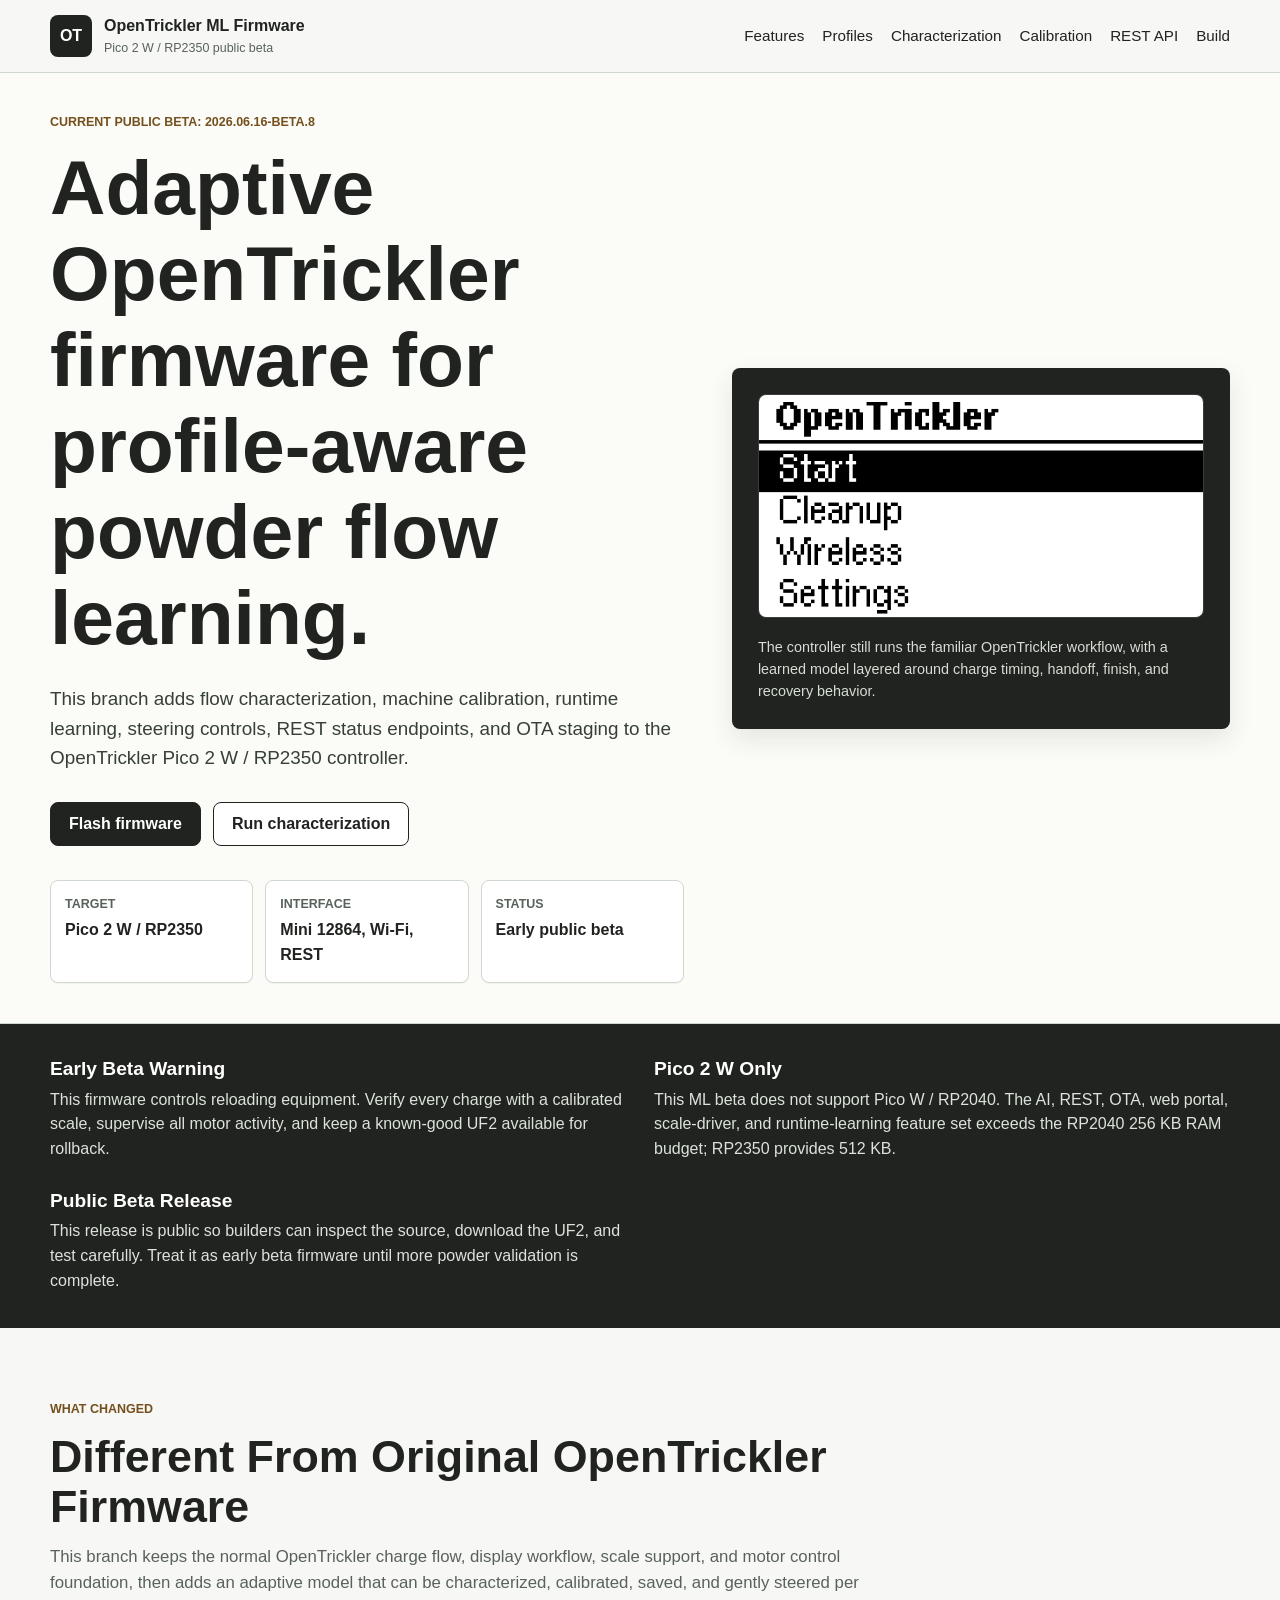
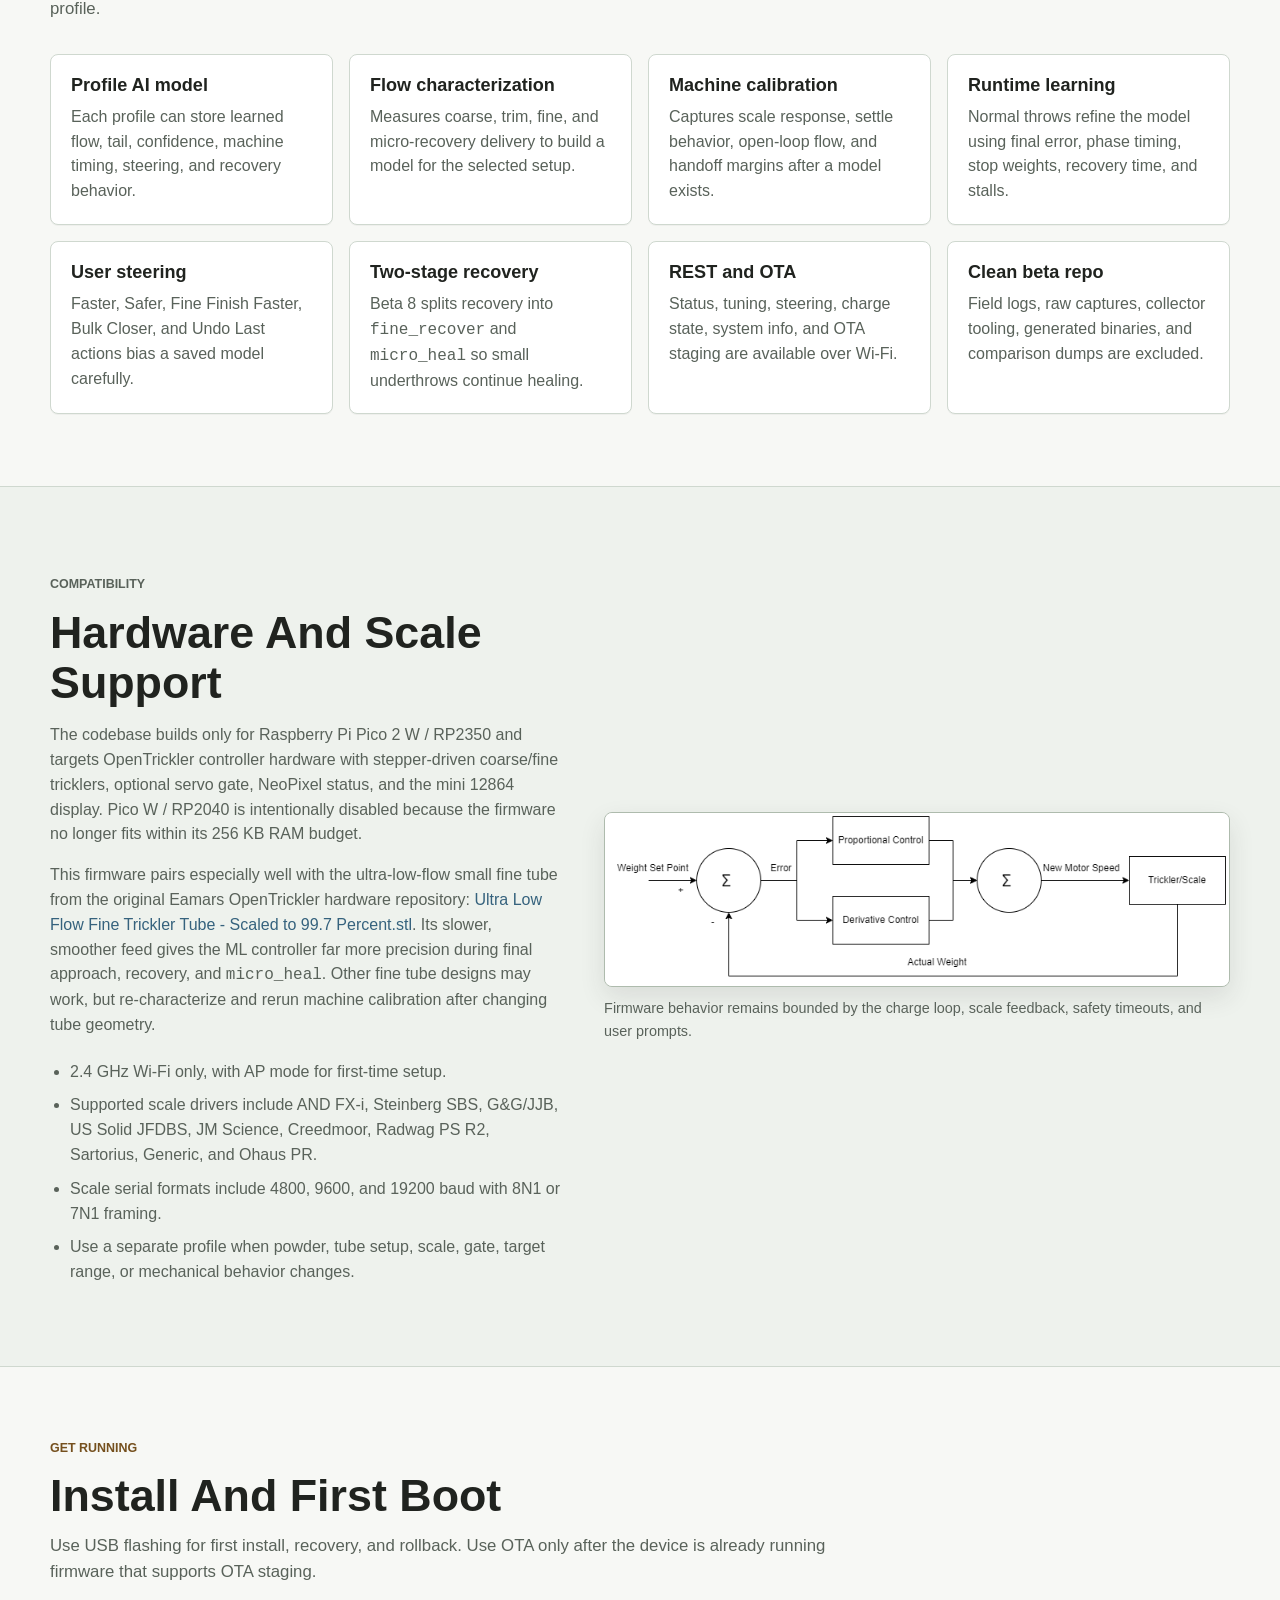
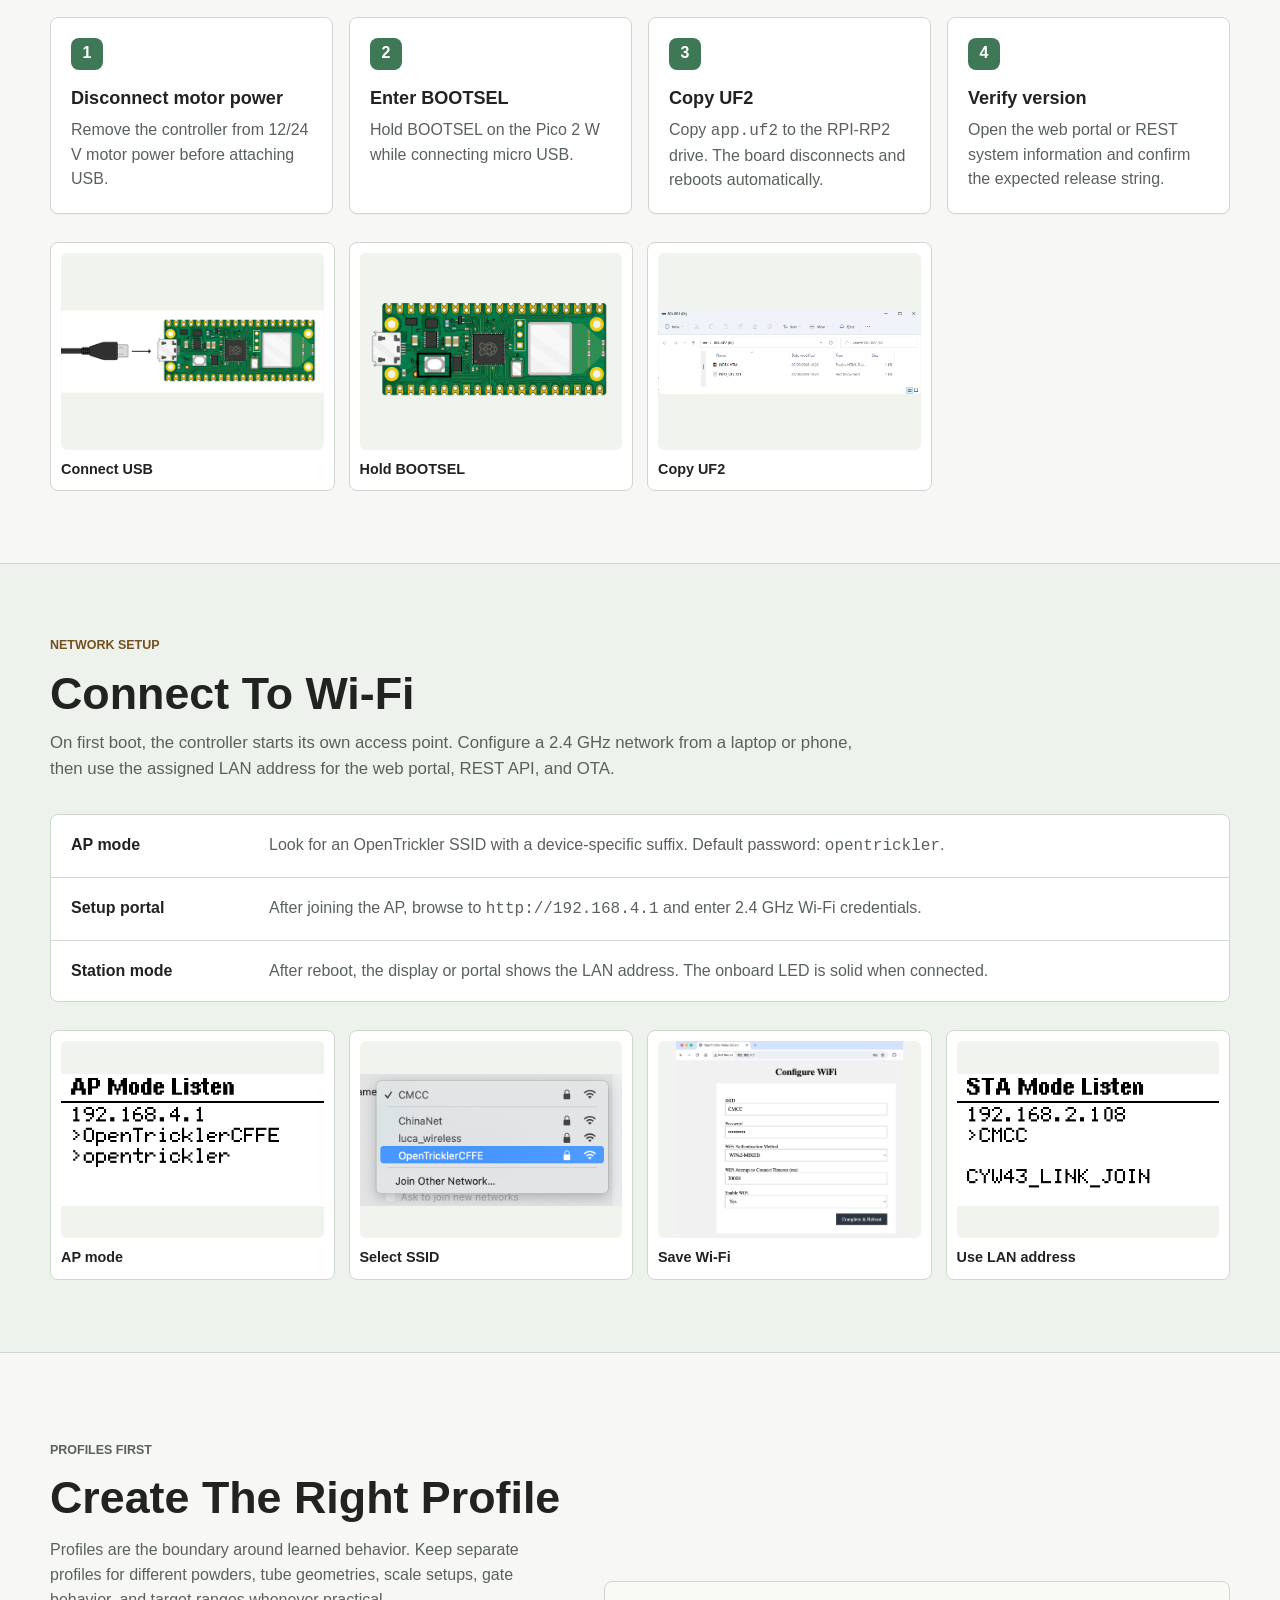
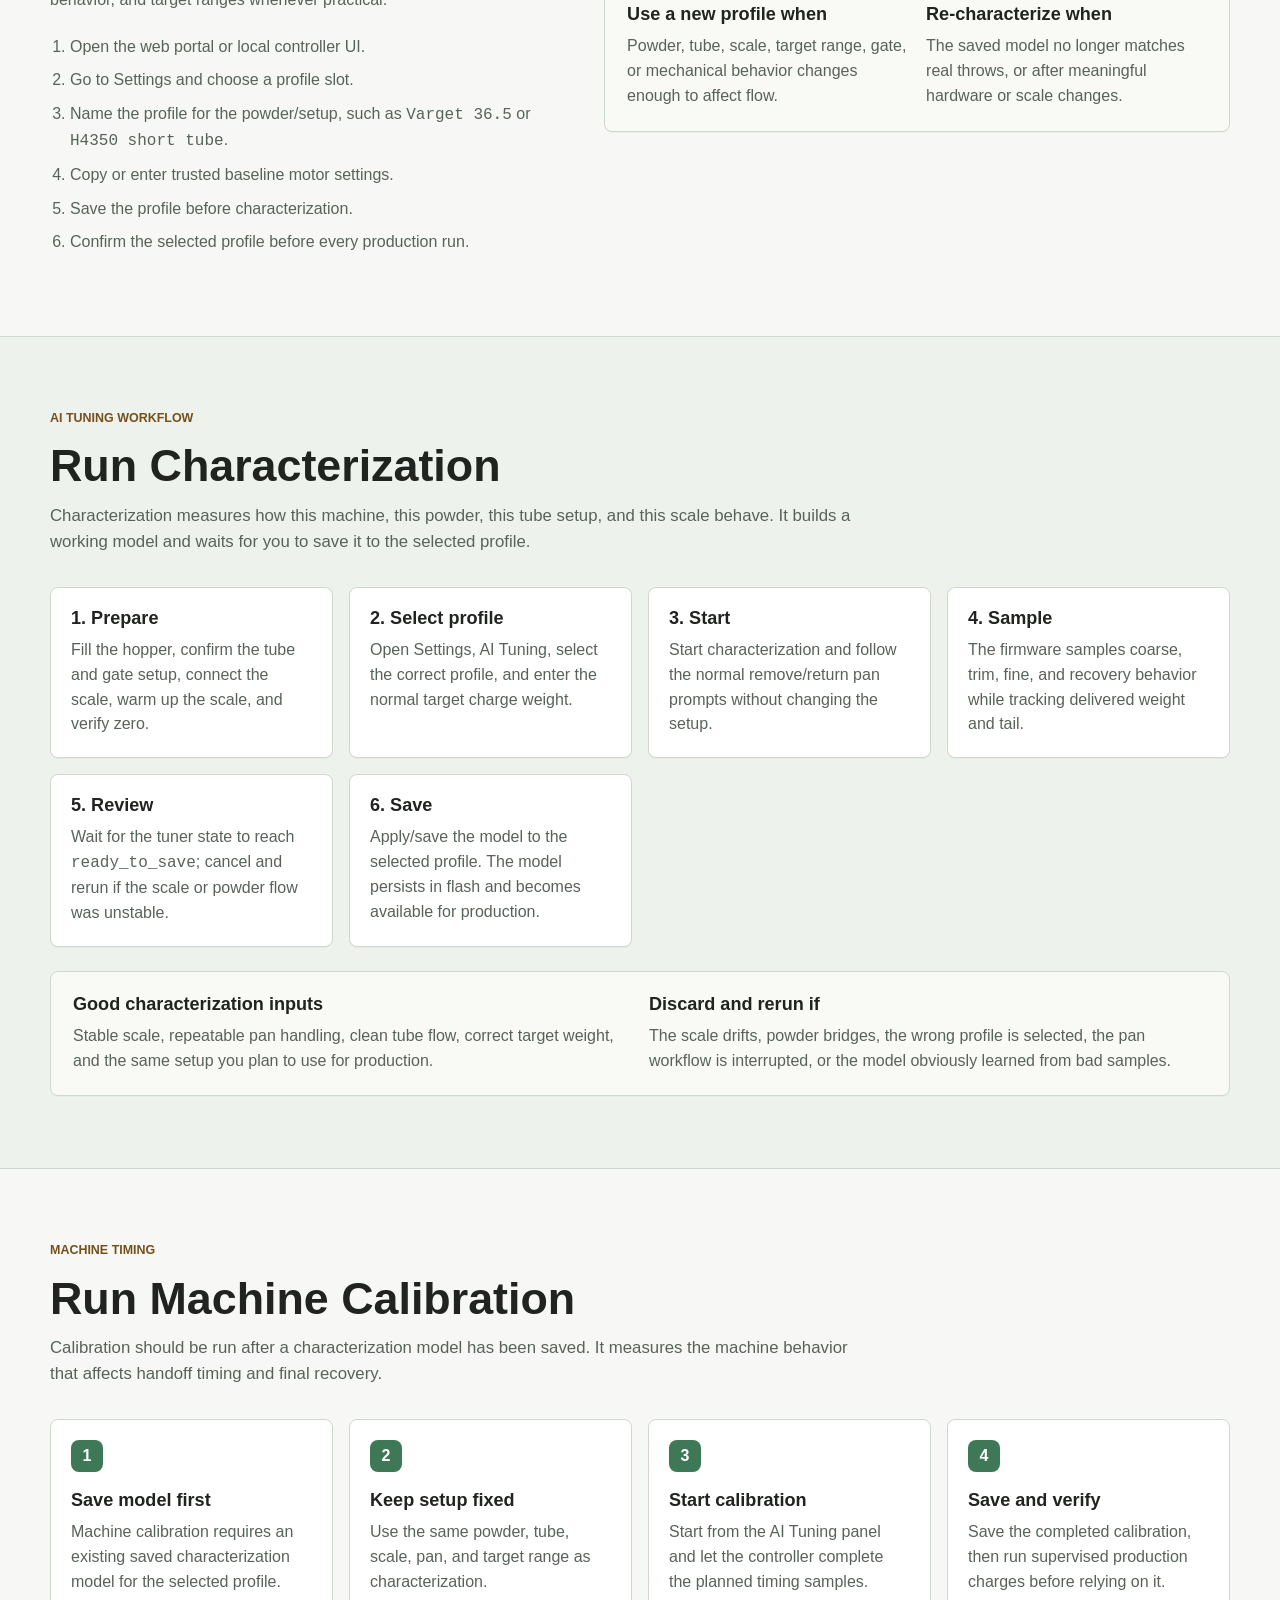
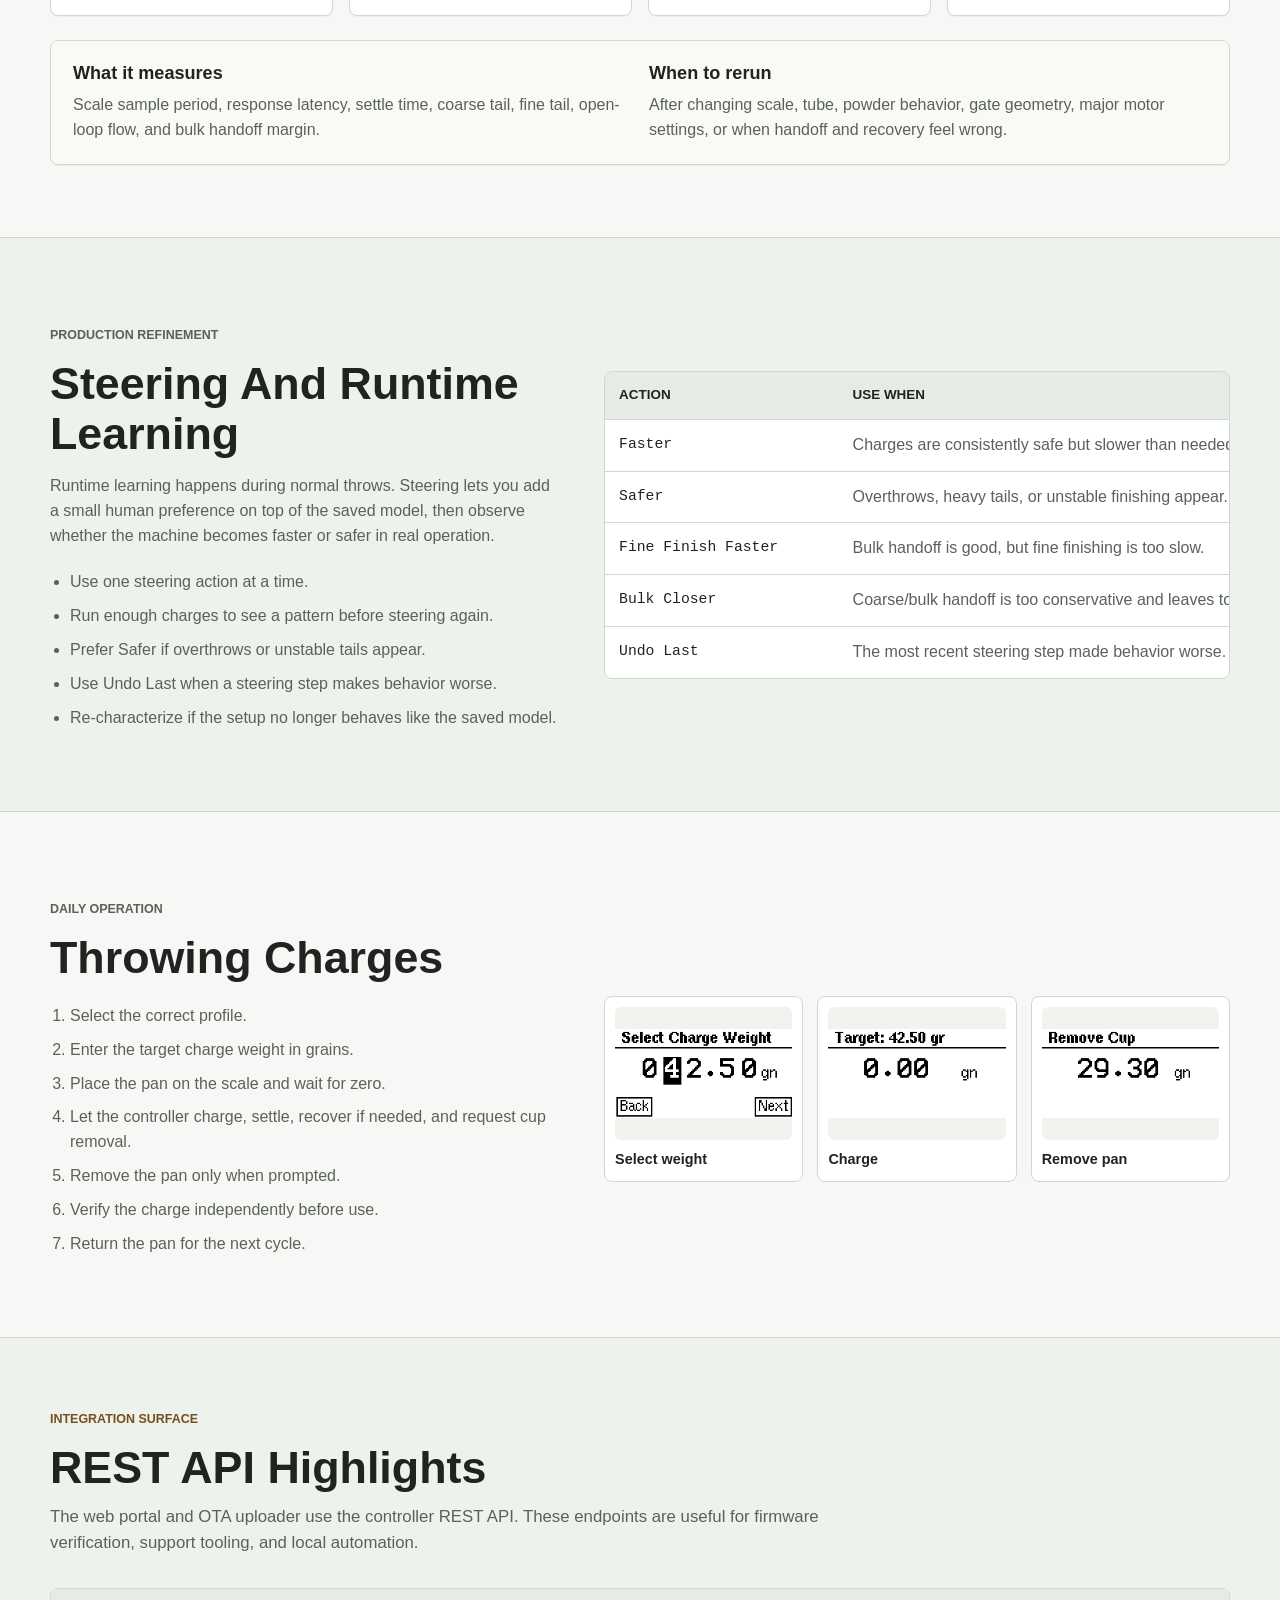
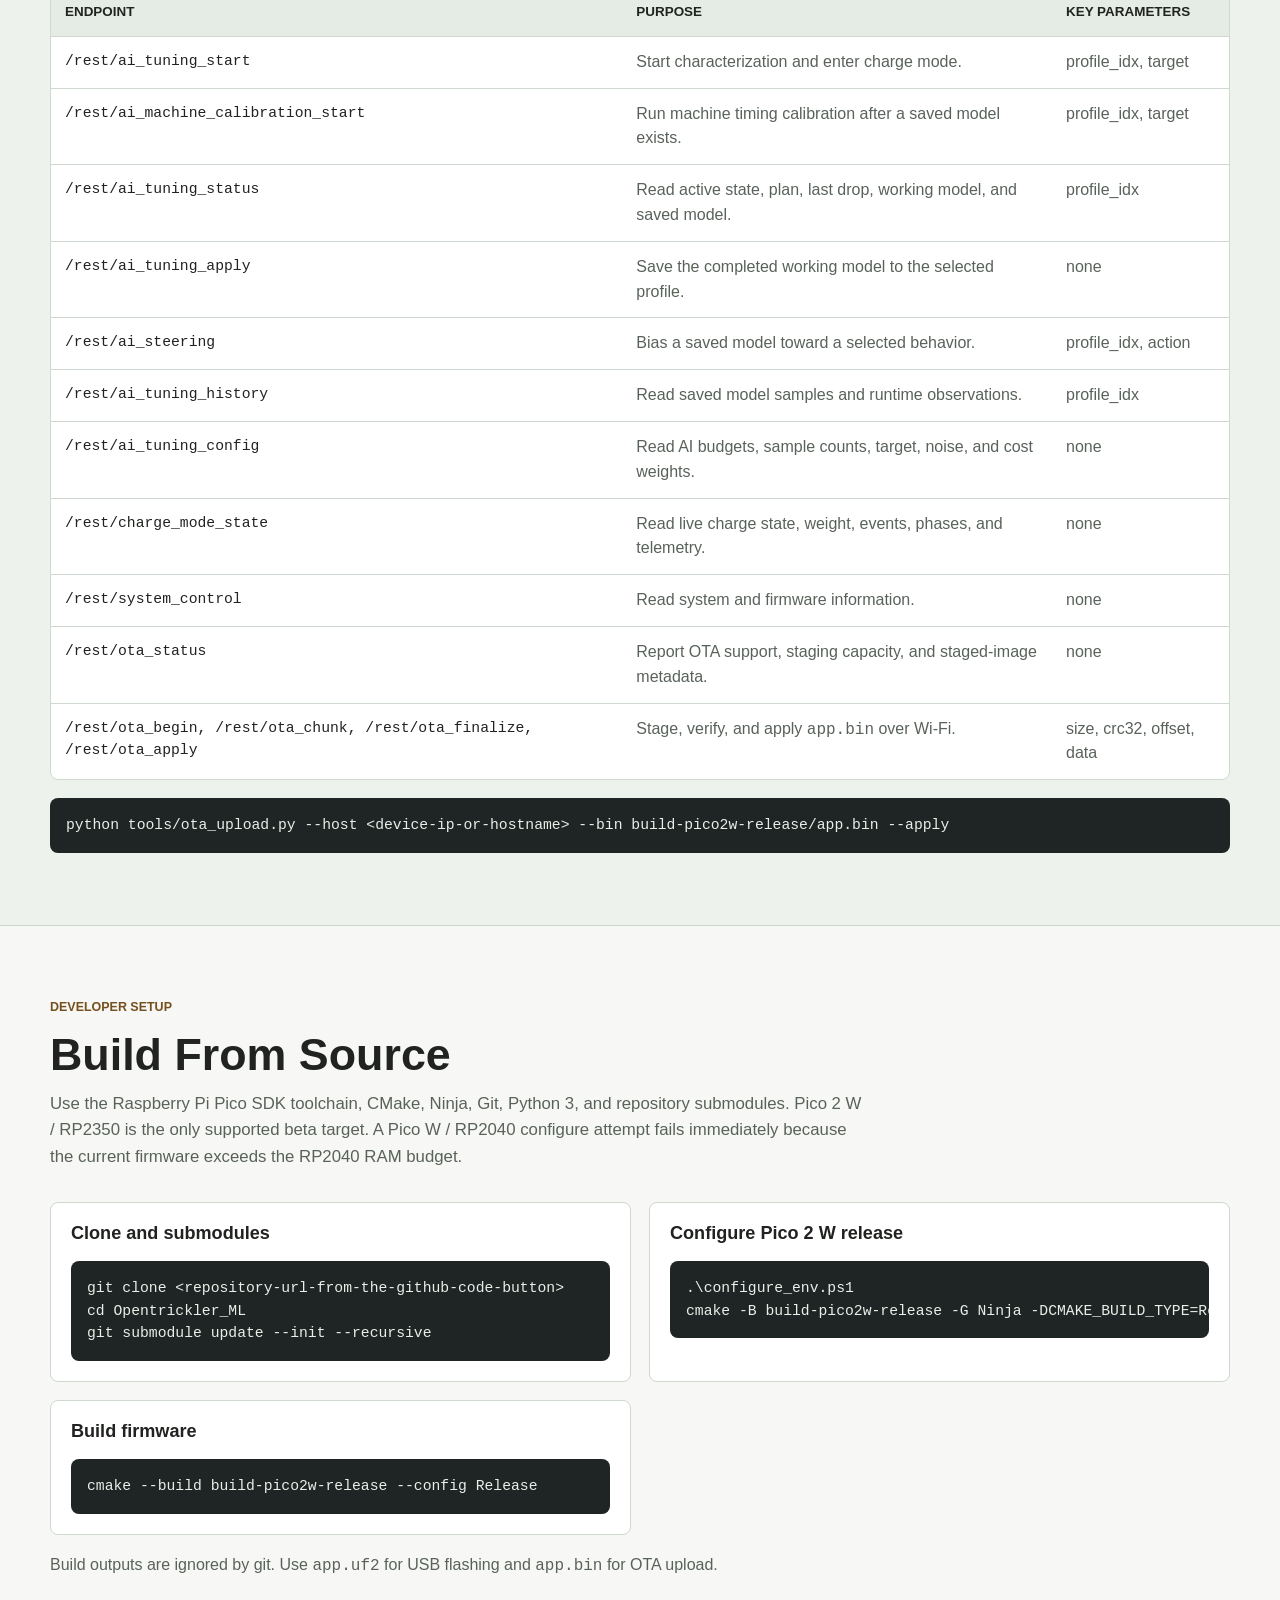
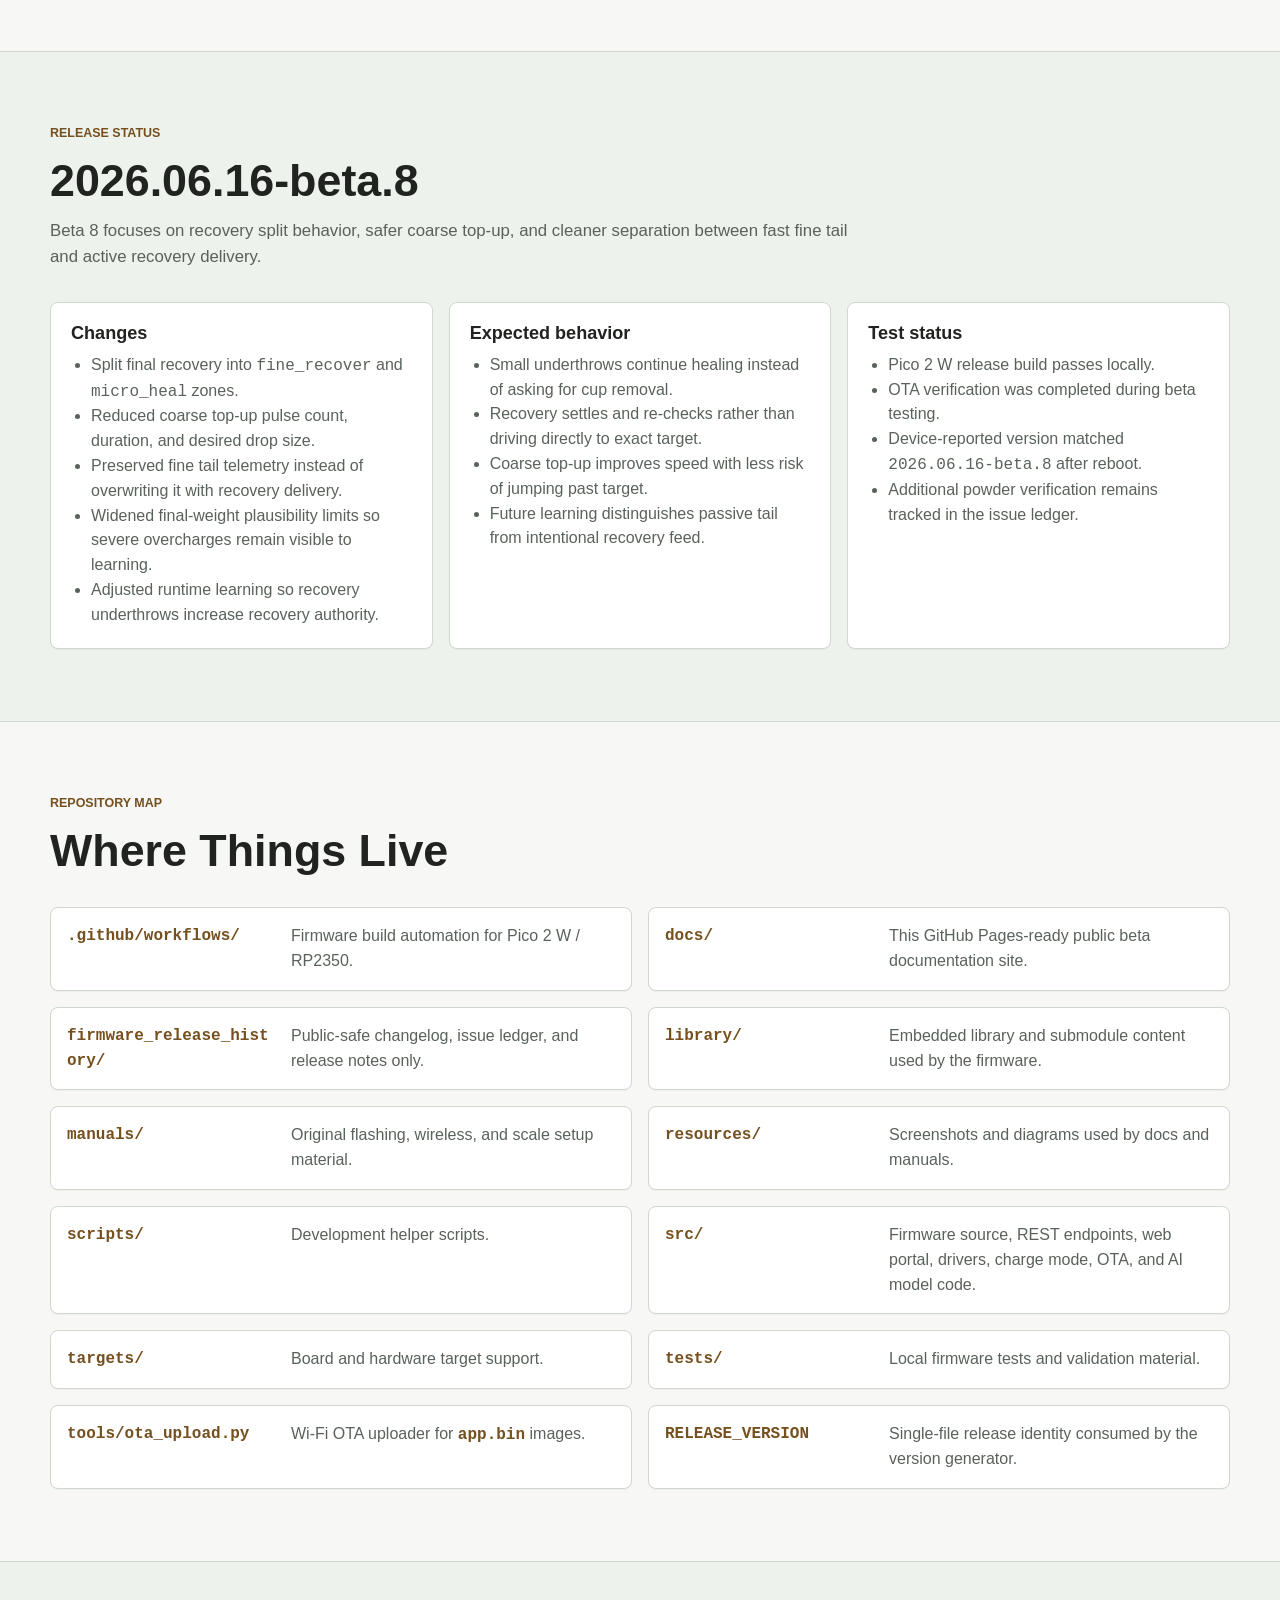
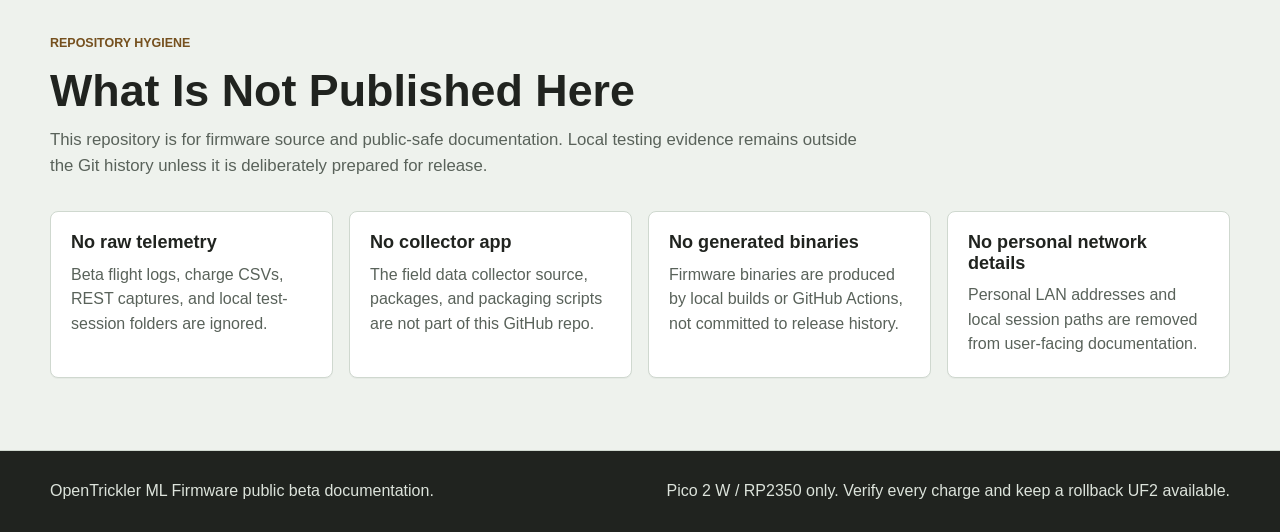
==== commit 018f2870: "Use neutral clone instructions" ====
--- a/docs/index.html
+++ b/docs/index.html
@@ -4,7 +4,7 @@
   <meta charset="utf-8">
   <meta name="viewport" content="width=device-width, initial-scale=1">
   <title>OpenTrickler ML Firmware</title>
-  <meta name="description" content="Private beta documentation for the OpenTrickler RP2040 and RP2350 ML firmware branch.">
+  <meta name="description" content="Public beta documentation for the OpenTrickler Pico 2 W / RP2350 ML firmware branch.">
   <link rel="stylesheet" href="assets/site.css">
 </head>
 <body>
@@ -14,7 +14,7 @@
         <span class="brand-mark">OT</span>
         <span>
           <strong>OpenTrickler ML Firmware</strong>
-          <small>RP2040 / RP2350 private beta</small>
+          <small>Pico 2 W / RP2350 public beta</small>
         </span>
       </a>
       <div class="nav-links">
@@ -32,20 +32,20 @@
     <section class="hero section-band">
       <div class="section-inner hero-grid">
         <div class="hero-copy">
-          <p class="eyebrow">Current private beta: 2026.06.16-beta.8</p>
+          <p class="eyebrow">Current public beta: 2026.06.16-beta.8</p>
           <h1>Adaptive OpenTrickler firmware for profile-aware powder flow learning.</h1>
           <p class="lede">
             This branch adds flow characterization, machine calibration, runtime learning, steering controls,
-            REST status endpoints, and OTA staging to the OpenTrickler RP2040/RP2350 controller.
+            REST status endpoints, and OTA staging to the OpenTrickler Pico 2 W / RP2350 controller.
           </p>
           <div class="hero-actions" aria-label="Page shortcuts">
             <a class="button primary" href="#install">Flash firmware</a>
             <a class="button secondary" href="#characterization">Run characterization</a>
           </div>
           <dl class="hero-stats" aria-label="Firmware summary">
-            <div><dt>Targets</dt><dd>Pico W, Pico 2 W</dd></div>
+            <div><dt>Target</dt><dd>Pico 2 W / RP2350</dd></div>
             <div><dt>Interface</dt><dd>Mini 12864, Wi-Fi, REST</dd></div>
-            <div><dt>Status</dt><dd>Early private beta</dd></div>
+            <div><dt>Status</dt><dd>Early public beta</dd></div>
           </dl>
         </div>
         <figure class="device-panel">
@@ -68,10 +68,17 @@
           </p>
         </div>
         <div>
-          <h2>Private For Now</h2>
-          <p>
-            Keep the repository private while firmware behavior, safety notes, and release packaging are being
-            reviewed. Do not enable public GitHub Pages until the beta is ready for external release.
+          <h2>Pico 2 W Only</h2>
+          <p>
+            This ML beta does not support Pico W / RP2040. The AI, REST, OTA, web portal, scale-driver,
+            and runtime-learning feature set exceeds the RP2040 256 KB RAM budget; RP2350 provides 512 KB.
+          </p>
+        </div>
+        <div>
+          <h2>Public Beta Release</h2>
+          <p>
+            This release is public so builders can inspect the source, download the UF2, and test carefully.
+            Treat it as early beta firmware until more powder validation is complete.
           </p>
         </div>
       </div>
@@ -119,7 +126,7 @@
           </article>
           <article class="feature-card">
             <h3>Clean beta repo</h3>
-            <p>Private logs, raw captures, collector tooling, generated binaries, and comparison dumps are excluded.</p>
+            <p>Field logs, raw captures, collector tooling, generated binaries, and comparison dumps are excluded.</p>
           </article>
         </div>
       </div>
@@ -131,9 +138,18 @@
           <p class="eyebrow">Compatibility</p>
           <h2>Hardware And Scale Support</h2>
           <p>
-            The codebase builds for Raspberry Pi Pico W and Pico 2 W boards and targets OpenTrickler controller
+            The codebase builds only for Raspberry Pi Pico 2 W / RP2350 and targets OpenTrickler controller
             hardware with stepper-driven coarse/fine tricklers, optional servo gate, NeoPixel status, and the
-            mini 12864 display.
+            mini 12864 display. Pico W / RP2040 is intentionally disabled because the firmware no longer fits
+            within its 256 KB RAM budget.
+          </p>
+          <p>
+            This firmware pairs especially well with the ultra-low-flow small fine tube from the original Eamars
+            OpenTrickler hardware repository:
+            <a href="https://github.com/eamars/OpenTrickler/blob/main/STL/OpenTrickler/Ultra%20Low%20Flow%20Fine%20Trickler%20Tube%20-%20Scaled%20to%2099.7%20Percent.stl">Ultra Low Flow Fine Trickler Tube - Scaled to 99.7 Percent.stl</a>.
+            Its slower, smoother feed gives the ML controller far more precision during final approach, recovery,
+            and <code>micro_heal</code>. Other fine tube designs may work, but re-characterize and rerun machine
+            calibration after changing tube geometry.
           </p>
           <ul class="check-list">
             <li>2.4 GHz Wi-Fi only, with AP mode for first-time setup.</li>
@@ -168,7 +184,7 @@
           <article class="step-card">
             <span class="step-number">2</span>
             <h3>Enter BOOTSEL</h3>
-            <p>Hold BOOTSEL on the Pico W or Pico 2 W while connecting micro USB.</p>
+            <p>Hold BOOTSEL on the Pico 2 W while connecting micro USB.</p>
           </article>
           <article class="step-card">
             <span class="step-number">3</span>
@@ -482,13 +498,14 @@
           <h2>Build From Source</h2>
           <p>
             Use the Raspberry Pi Pico SDK toolchain, CMake, Ninja, Git, Python 3, and repository submodules.
-            The Pico 2 W release build is the current beta baseline.
+            Pico 2 W / RP2350 is the only supported beta target. A Pico W / RP2040 configure attempt fails
+            immediately because the current firmware exceeds the RP2040 RAM budget.
           </p>
         </div>
         <div class="command-grid">
           <div>
             <h3>Clone and submodules</h3>
-            <pre><code>git clone https://github.com/jeanphilippebellavance-cmd/Opentrickler_ML.git
+            <pre><code>git clone &lt;repository-url-from-the-github-code-button&gt;
 cd Opentrickler_ML
 git submodule update --init --recursive</code></pre>
           </div>
@@ -500,11 +517,6 @@
           <div>
             <h3>Build firmware</h3>
             <pre><code>cmake --build build-pico2w-release --config Release</code></pre>
-          </div>
-          <div>
-            <h3>Configure Pico W release</h3>
-            <pre><code>.\configure_env.ps1
-cmake -B build-picow-release -G Ninja -DCMAKE_BUILD_TYPE=Release -DPICO_BOARD=pico_w</code></pre>
           </div>
         </div>
         <p class="small-note">
@@ -547,7 +559,7 @@
             <h3>Test status</h3>
             <ul>
               <li>Pico 2 W release build passes locally.</li>
-              <li>Private OTA verification was completed during beta testing.</li>
+              <li>OTA verification was completed during beta testing.</li>
               <li>Device-reported version matched <code>2026.06.16-beta.8</code> after reboot.</li>
               <li>Additional powder verification remains tracked in the issue ledger.</li>
             </ul>
@@ -563,8 +575,8 @@
           <h2>Where Things Live</h2>
         </div>
         <div class="repo-grid">
-          <div><code>.github/workflows/</code><span>Firmware build automation for Pico W and Pico 2 W.</span></div>
-          <div><code>docs/</code><span>This GitHub Pages-ready private beta documentation site.</span></div>
+          <div><code>.github/workflows/</code><span>Firmware build automation for Pico 2 W / RP2350.</span></div>
+          <div><code>docs/</code><span>This GitHub Pages-ready public beta documentation site.</span></div>
           <div><code>firmware_release_history/</code><span>Public-safe changelog, issue ledger, and release notes only.</span></div>
           <div><code>library/</code><span>Embedded library and submodule content used by the firmware.</span></div>
           <div><code>manuals/</code><span>Original flashing, wireless, and scale setup material.</span></div>
@@ -592,7 +604,7 @@
         <div class="feature-grid">
           <article class="feature-card">
             <h3>No raw telemetry</h3>
-            <p>Private flight logs, charge CSVs, REST captures, and local test-session folders are ignored.</p>
+            <p>Beta flight logs, charge CSVs, REST captures, and local test-session folders are ignored.</p>
           </article>
           <article class="feature-card">
             <h3>No collector app</h3>
@@ -603,8 +615,8 @@
             <p>Firmware binaries are produced by local builds or GitHub Actions, not committed to release history.</p>
           </article>
           <article class="feature-card">
-            <h3>No private network details</h3>
-            <p>Personal LAN addresses and private session paths are removed from user-facing documentation.</p>
+            <h3>No personal network details</h3>
+            <p>Personal LAN addresses and local session paths are removed from user-facing documentation.</p>
           </article>
         </div>
       </div>
@@ -613,8 +625,8 @@
 
   <footer class="site-footer">
     <div class="section-inner footer-grid">
-      <p>OpenTrickler ML Firmware private beta documentation.</p>
-      <p>Keep private until beta behavior, safety notes, and release packaging are reviewed.</p>
+      <p>OpenTrickler ML Firmware public beta documentation.</p>
+      <p>Pico 2 W / RP2350 only. Verify every charge and keep a rollback UF2 available.</p>
     </div>
   </footer>
 </body>
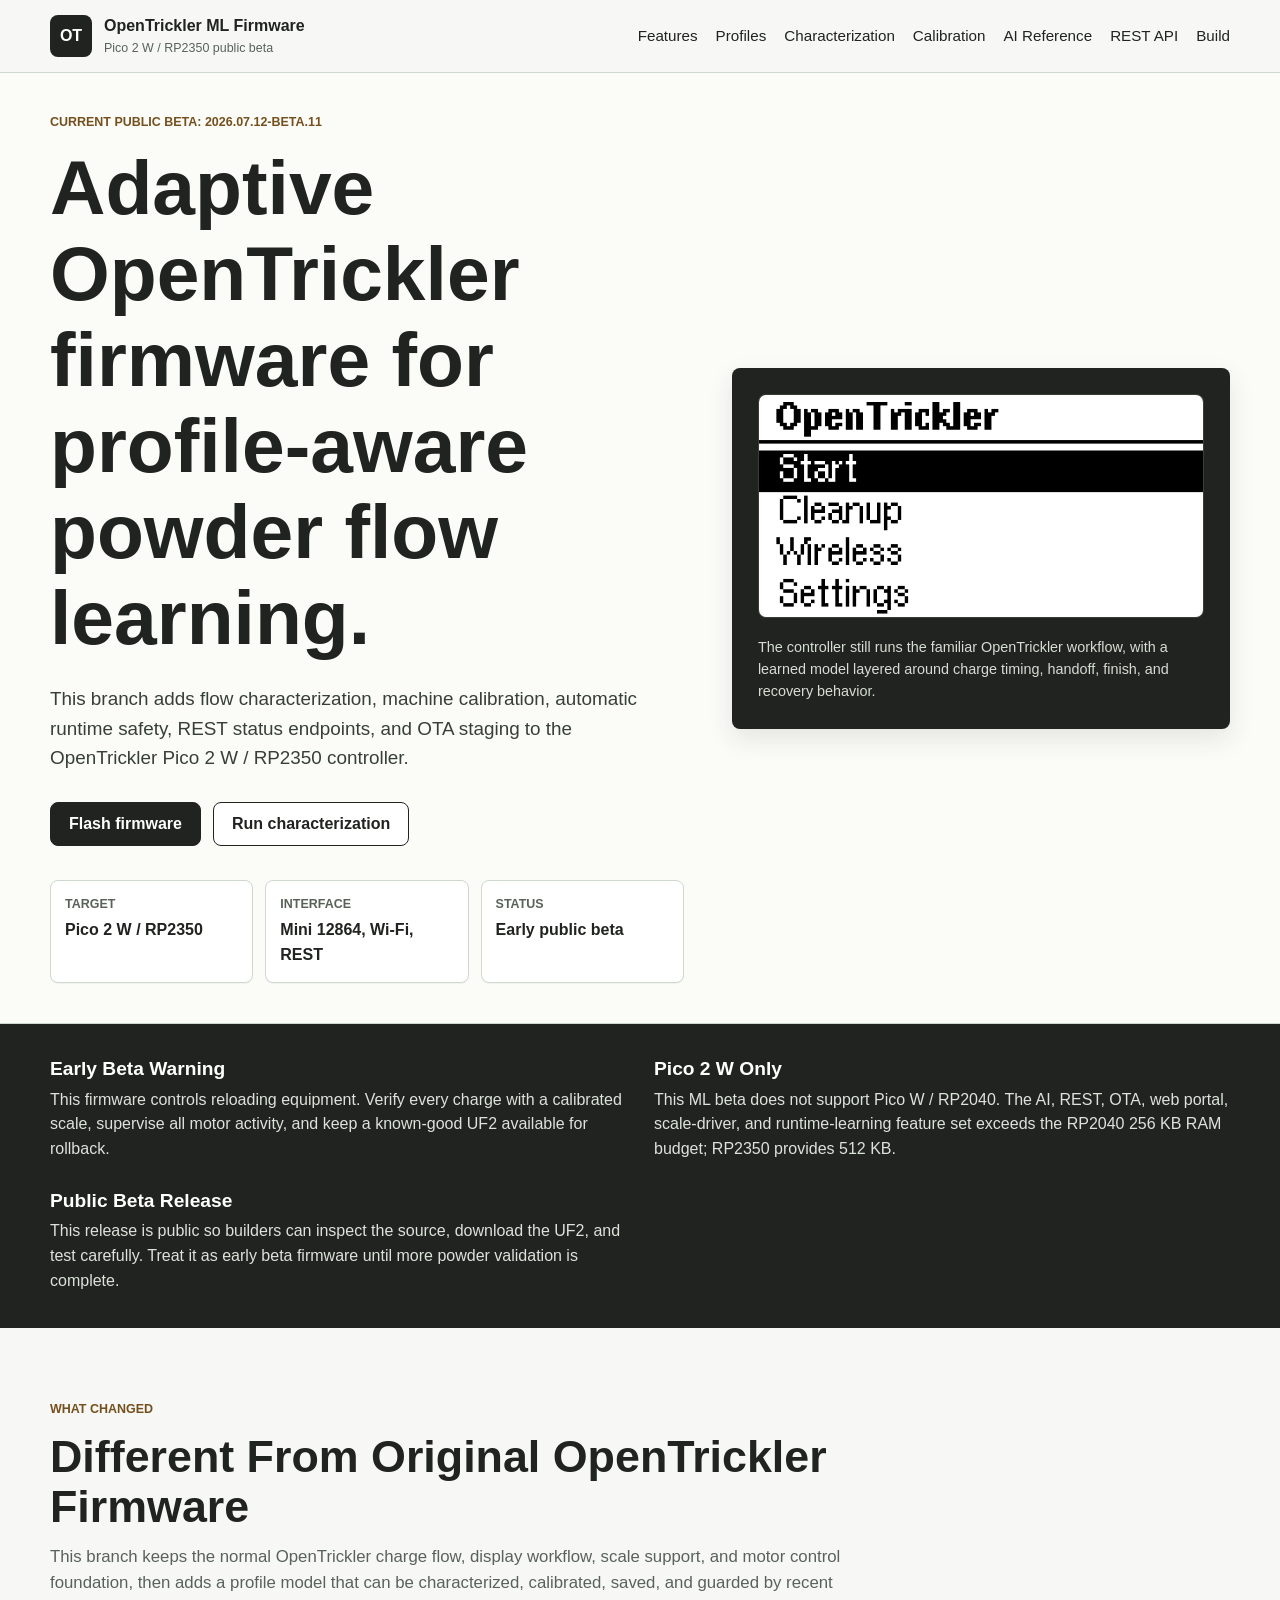
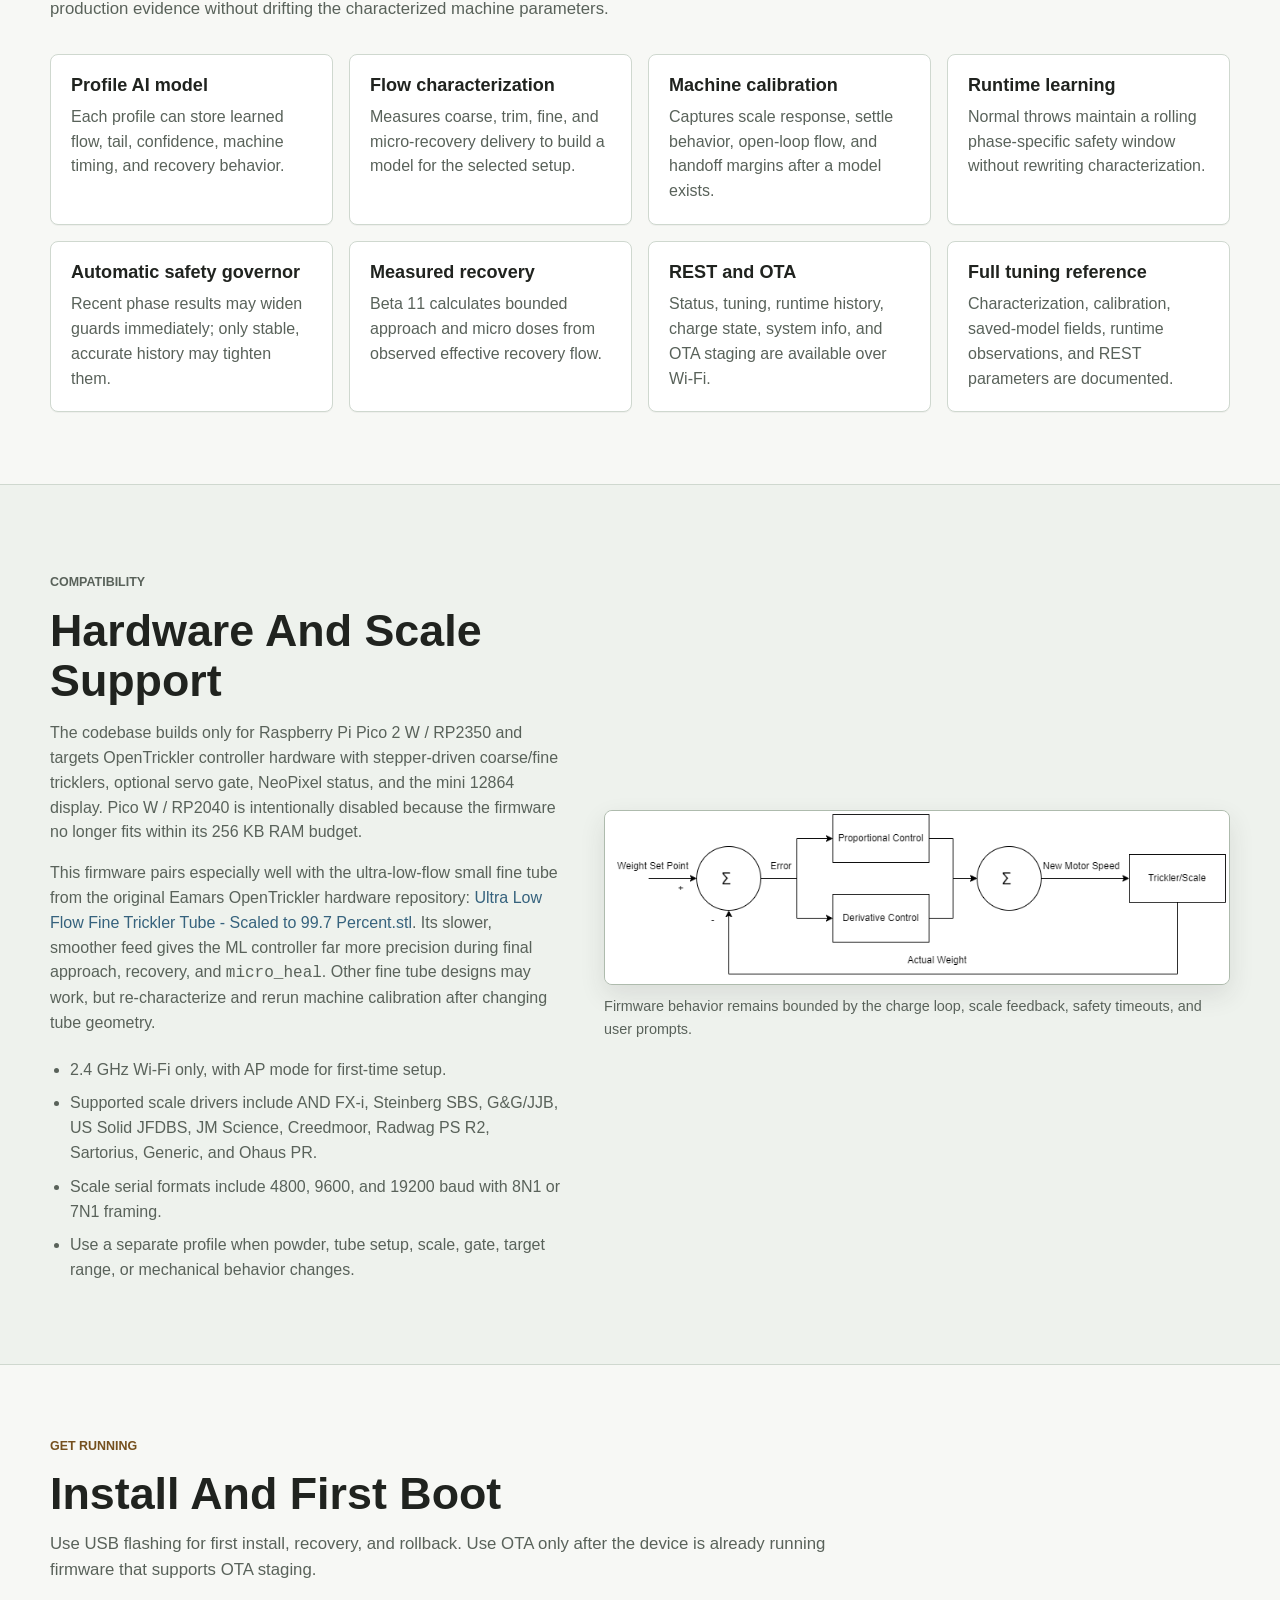
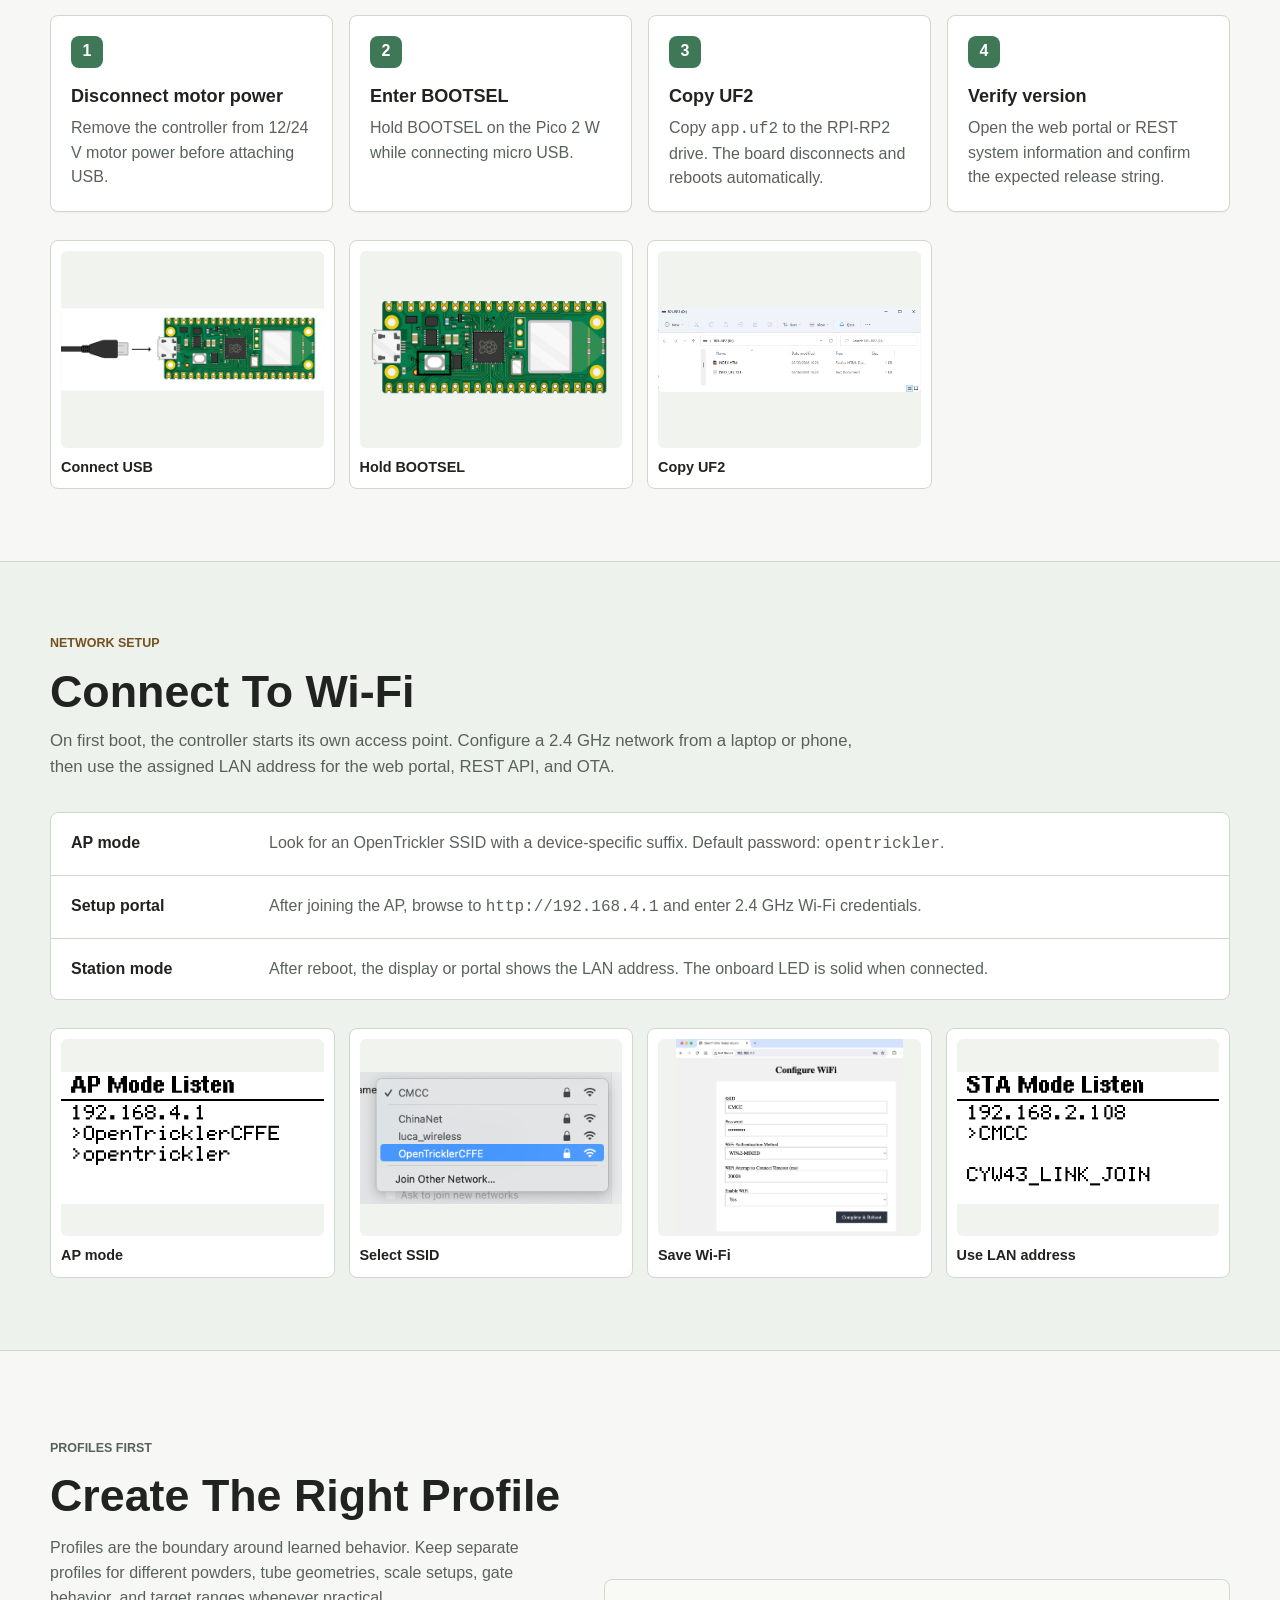
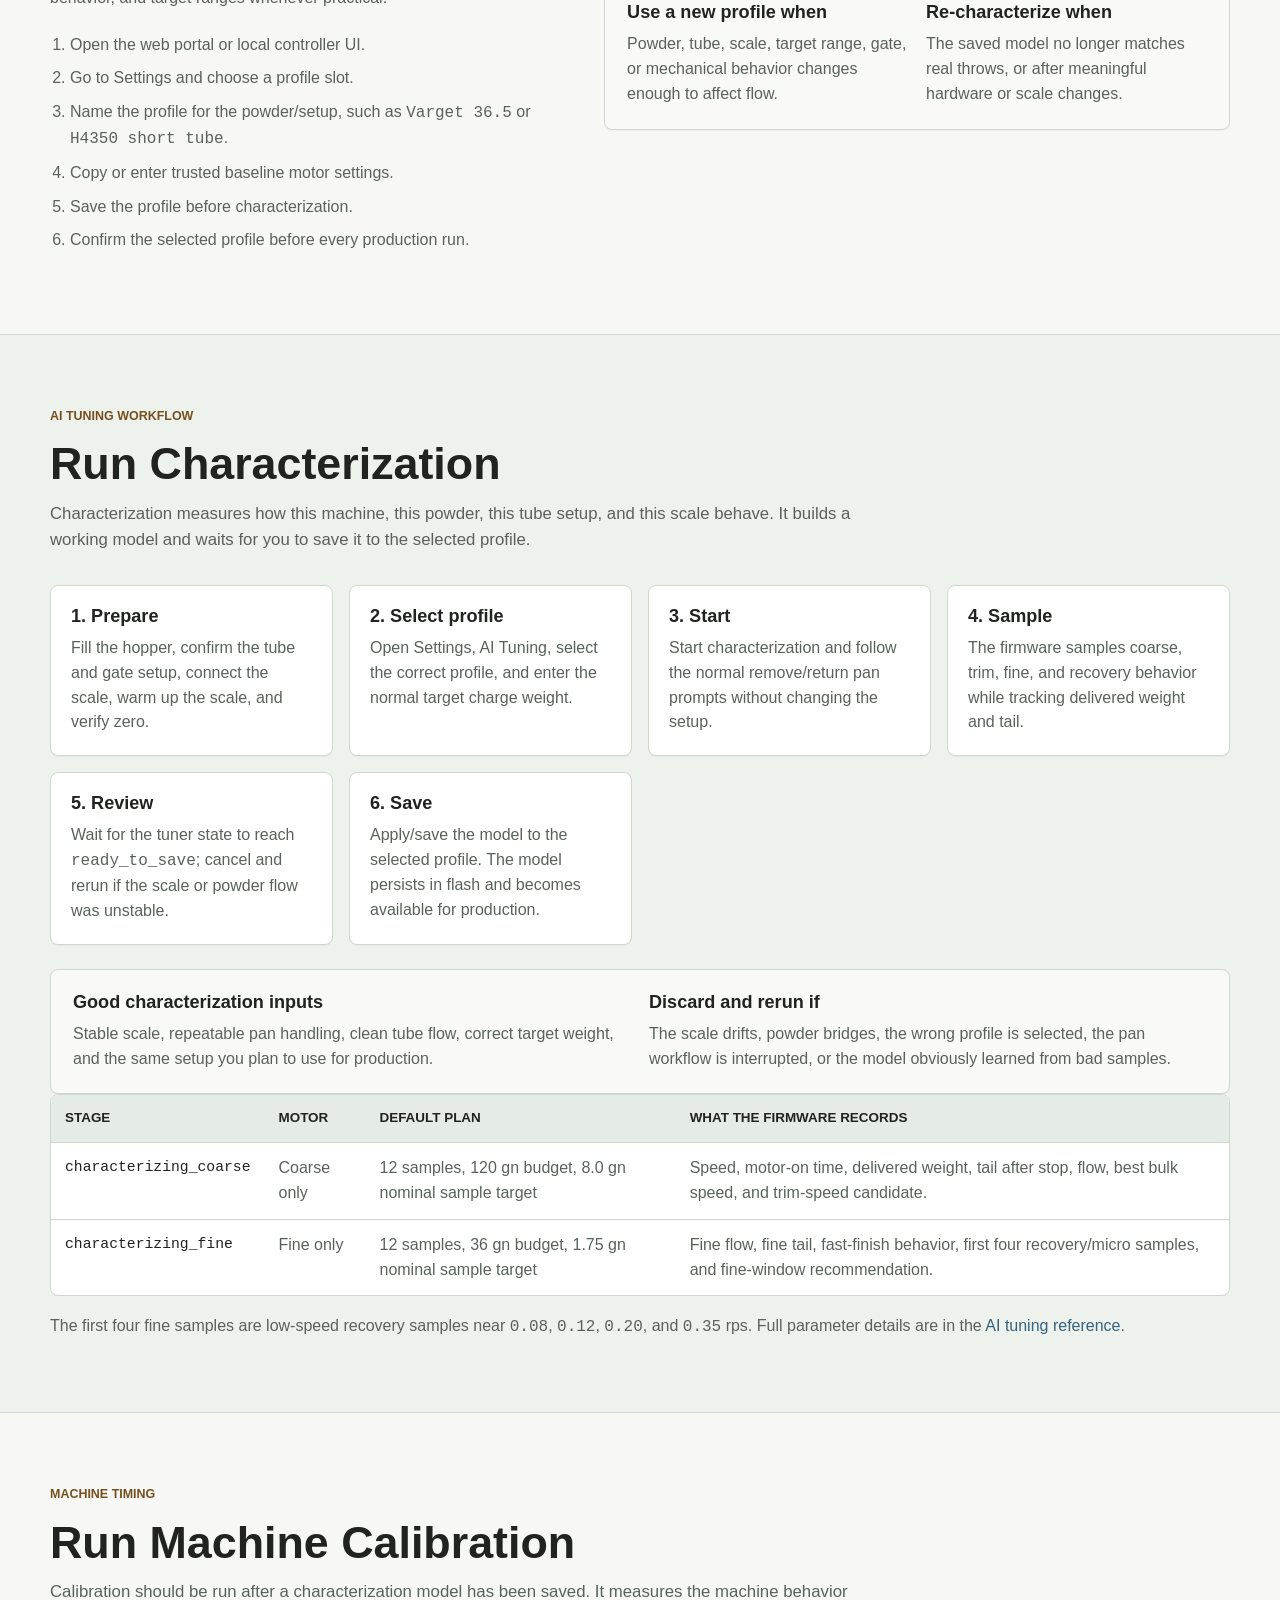
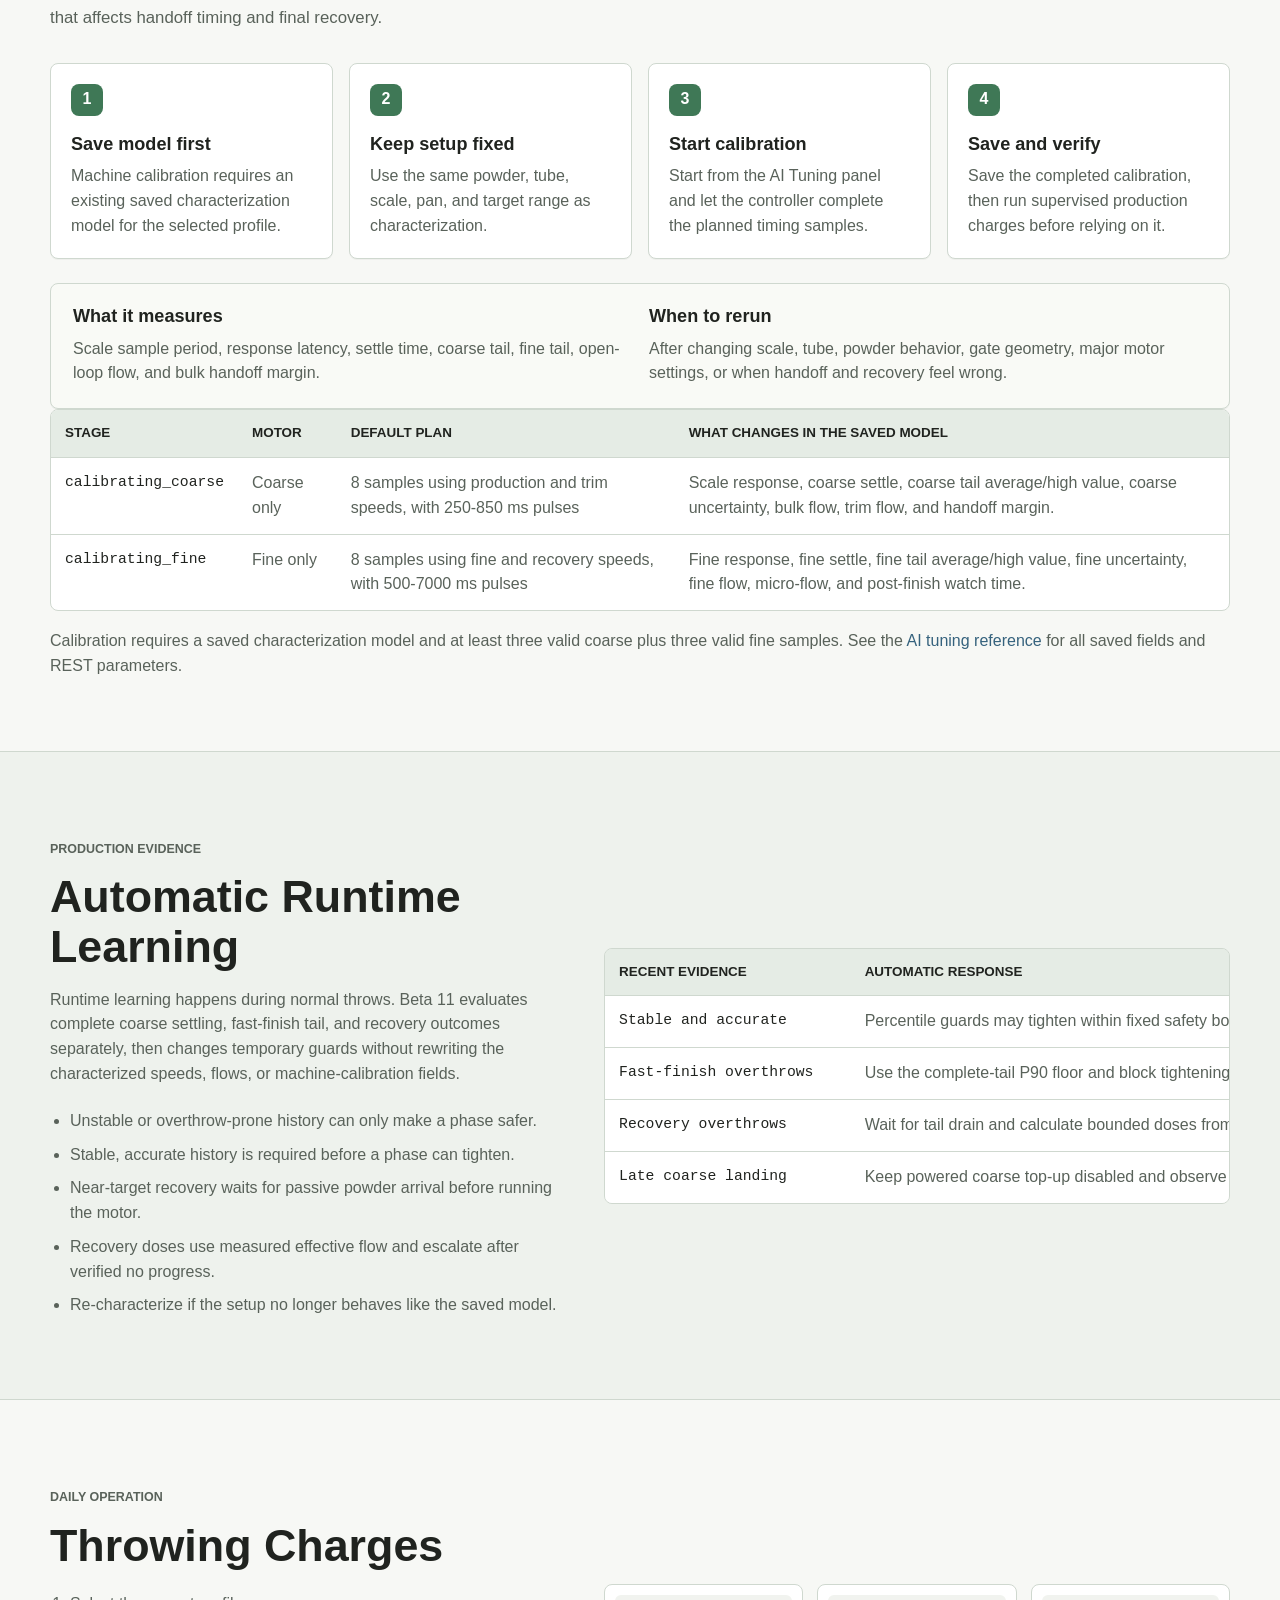
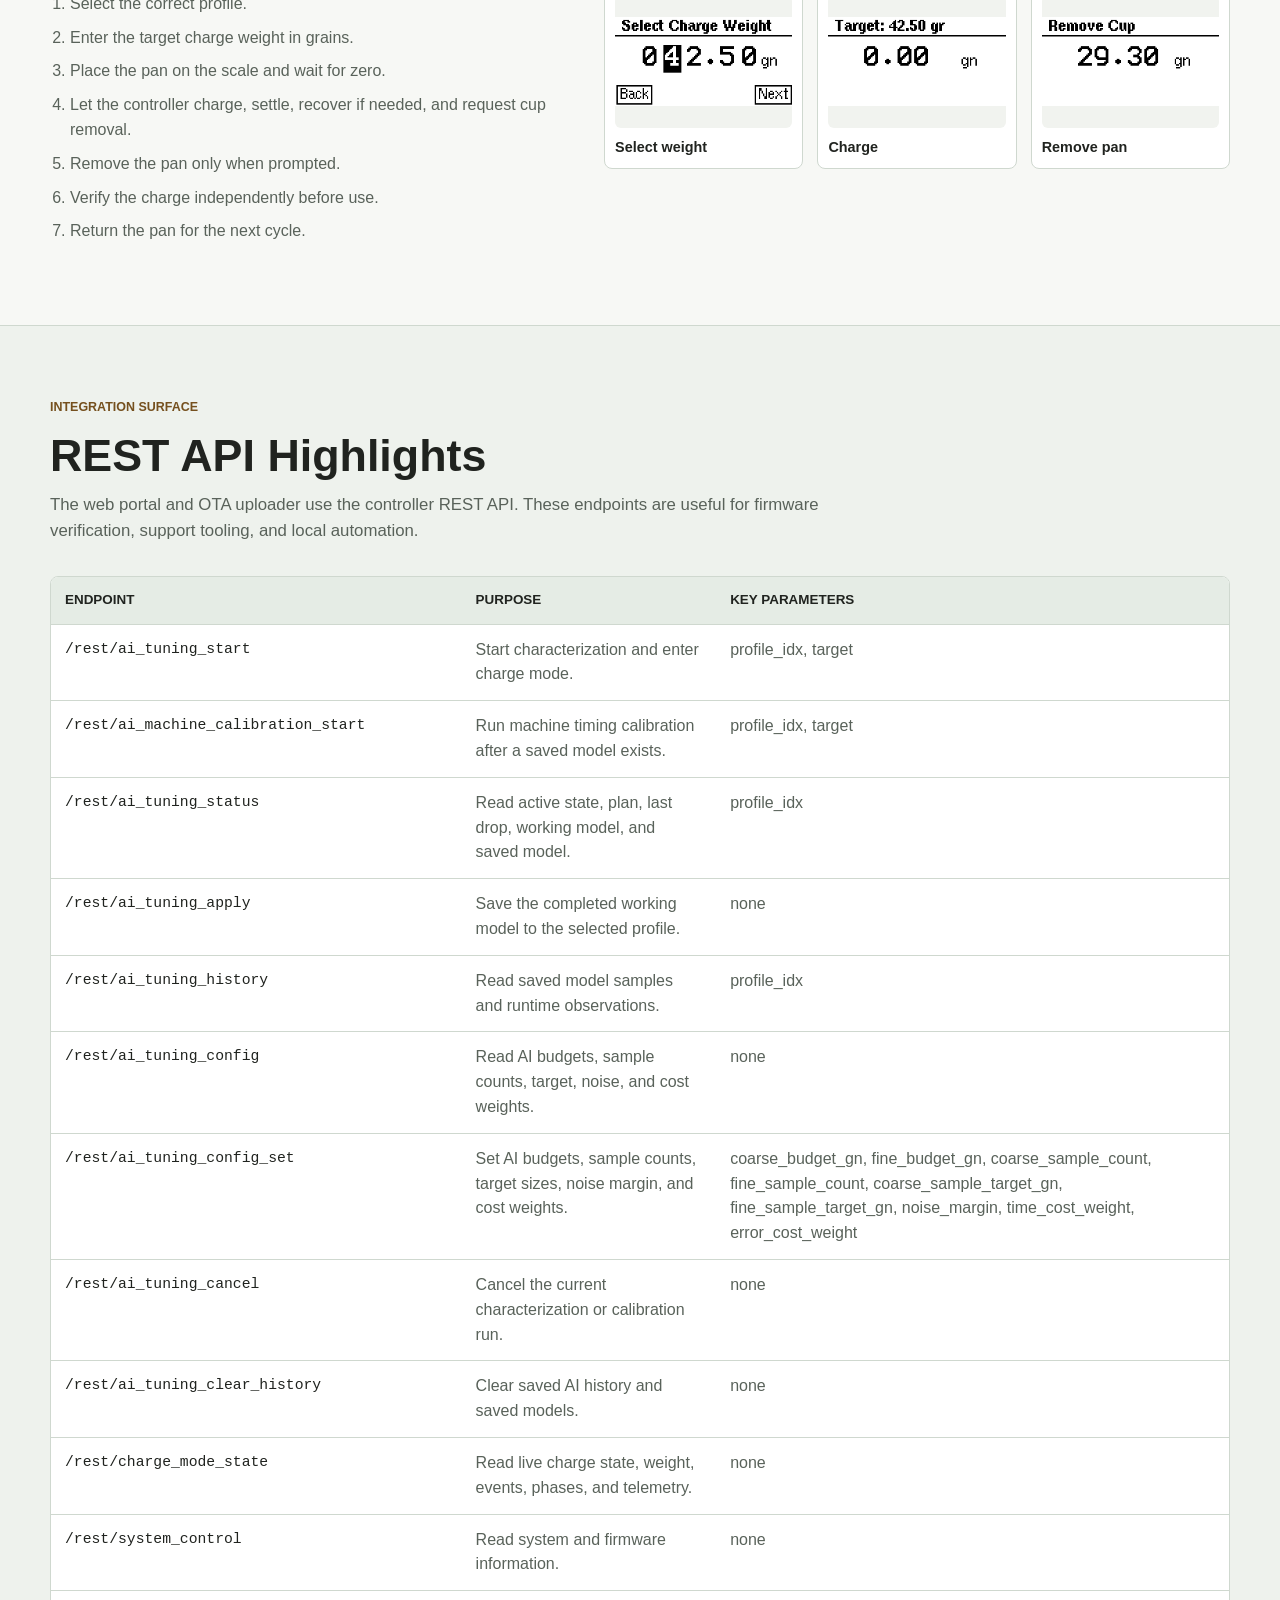
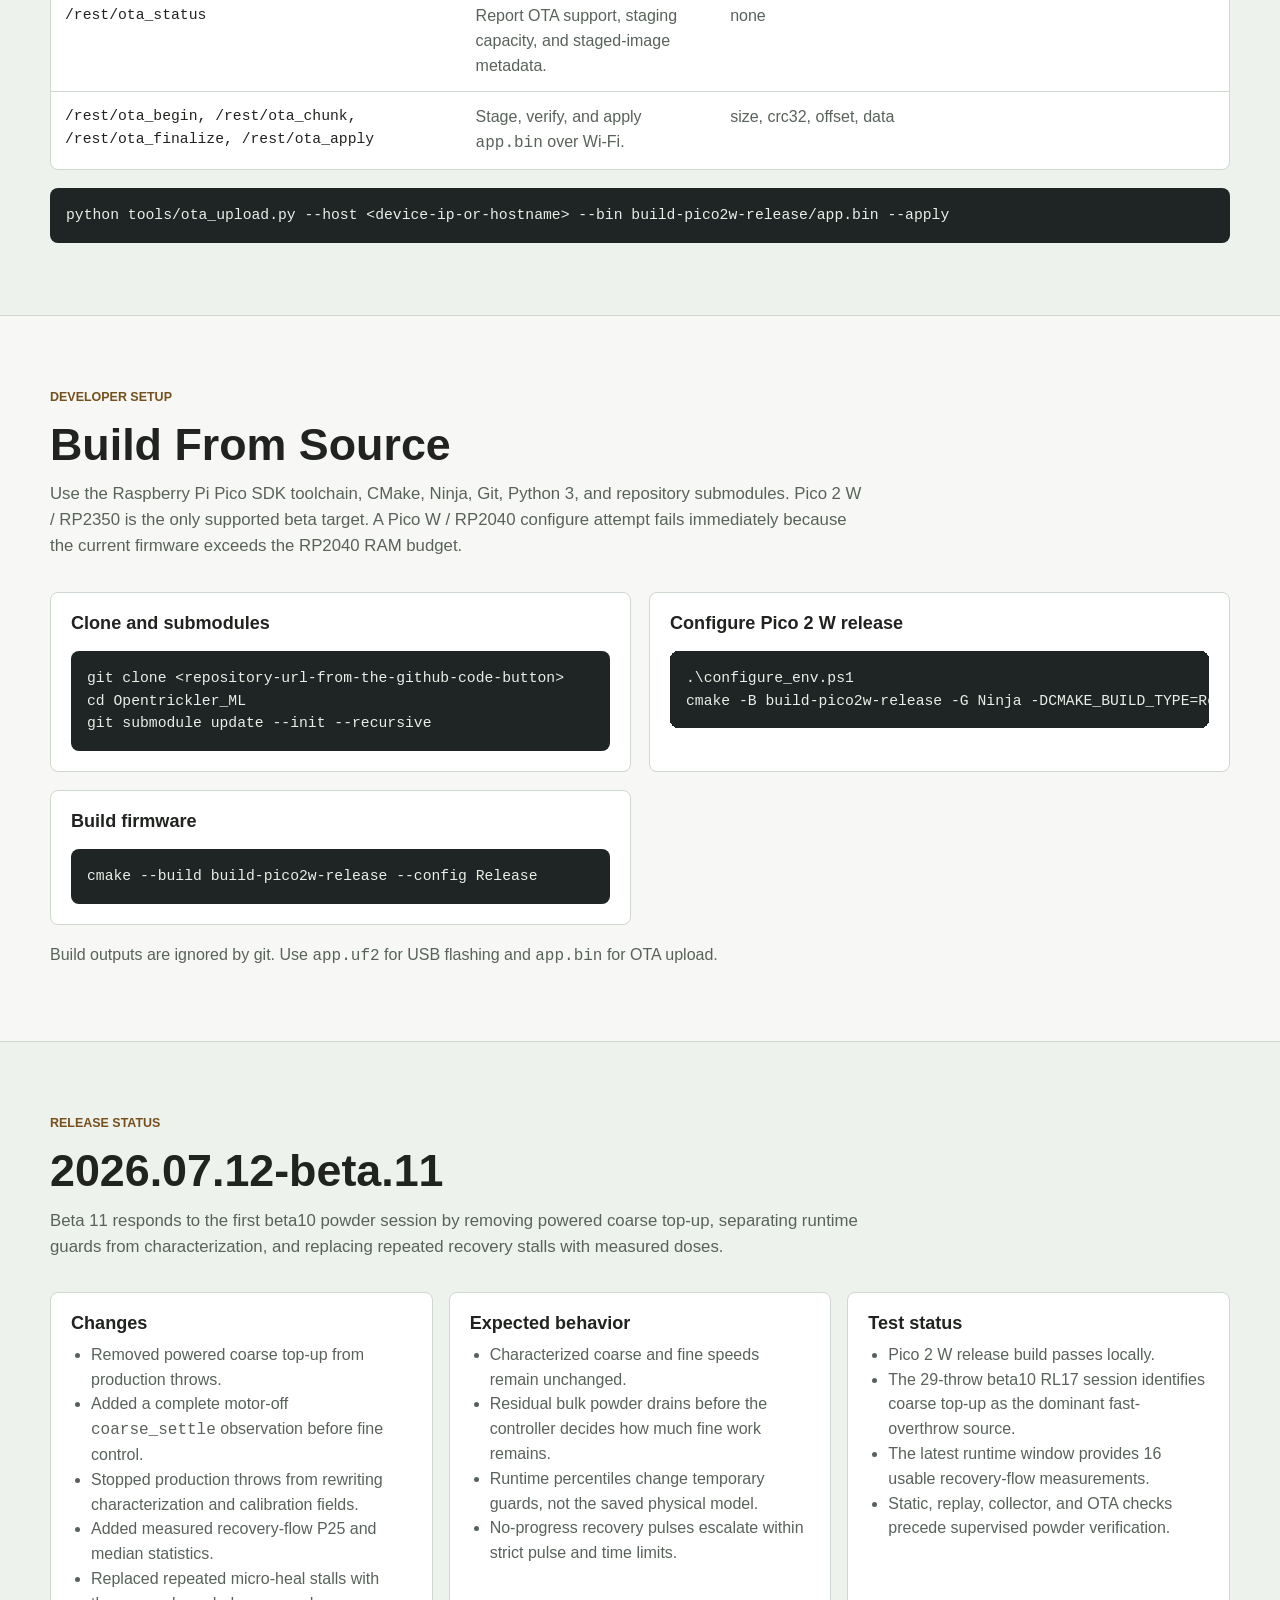
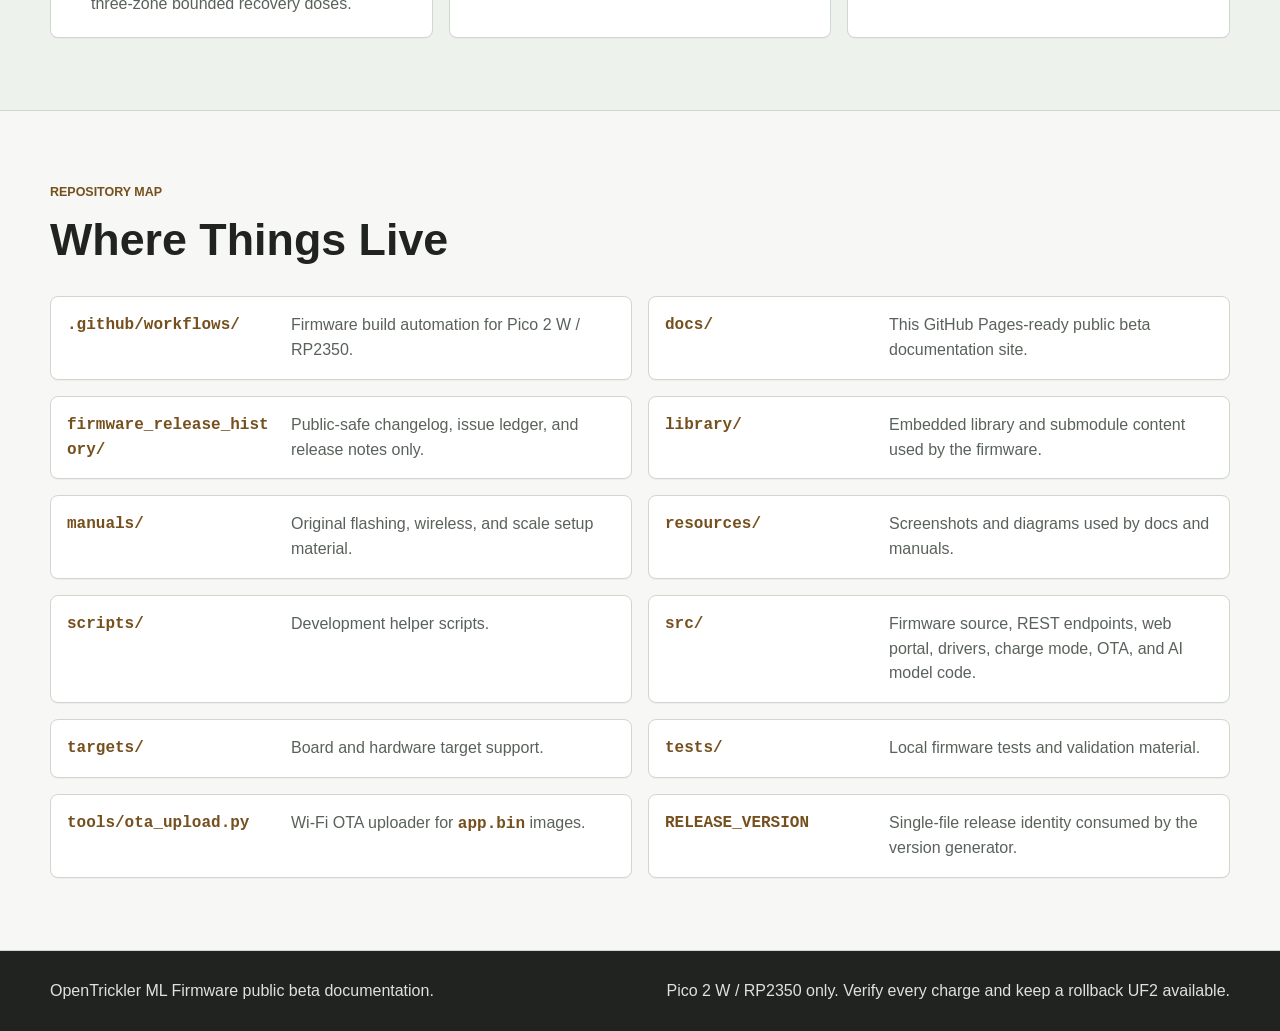
==== commit 53aad13a: "Remove coarse top-up and bound recovery" ====
--- a/docs/index.html
+++ b/docs/index.html
@@ -22,6 +22,7 @@
         <a href="#profiles">Profiles</a>
         <a href="#characterization">Characterization</a>
         <a href="#calibration">Calibration</a>
+        <a href="ai-tuning-reference.html">AI Reference</a>
         <a href="#api">REST API</a>
         <a href="#build">Build</a>
       </div>
@@ -32,10 +33,10 @@
     <section class="hero section-band">
       <div class="section-inner hero-grid">
         <div class="hero-copy">
-          <p class="eyebrow">Current public beta: 2026.06.16-beta.8</p>
+          <p class="eyebrow">Current public beta: 2026.07.12-beta.11</p>
           <h1>Adaptive OpenTrickler firmware for profile-aware powder flow learning.</h1>
           <p class="lede">
-            This branch adds flow characterization, machine calibration, runtime learning, steering controls,
+            This branch adds flow characterization, machine calibration, automatic runtime safety,
             REST status endpoints, and OTA staging to the OpenTrickler Pico 2 W / RP2350 controller.
           </p>
           <div class="hero-actions" aria-label="Page shortcuts">
@@ -91,14 +92,14 @@
           <h2>Different From Original OpenTrickler Firmware</h2>
           <p>
             This branch keeps the normal OpenTrickler charge flow, display workflow, scale support, and motor
-            control foundation, then adds an adaptive model that can be characterized, calibrated, saved, and
-            gently steered per profile.
+            control foundation, then adds a profile model that can be characterized, calibrated, saved, and
+            guarded by recent production evidence without drifting the characterized machine parameters.
           </p>
         </div>
         <div class="feature-grid">
           <article class="feature-card">
             <h3>Profile AI model</h3>
-            <p>Each profile can store learned flow, tail, confidence, machine timing, steering, and recovery behavior.</p>
+            <p>Each profile can store learned flow, tail, confidence, machine timing, and recovery behavior.</p>
           </article>
           <article class="feature-card">
             <h3>Flow characterization</h3>
@@ -110,23 +111,23 @@
           </article>
           <article class="feature-card">
             <h3>Runtime learning</h3>
-            <p>Normal throws refine the model using final error, phase timing, stop weights, recovery time, and stalls.</p>
-          </article>
-          <article class="feature-card">
-            <h3>User steering</h3>
-            <p>Faster, Safer, Fine Finish Faster, Bulk Closer, and Undo Last actions bias a saved model carefully.</p>
-          </article>
-          <article class="feature-card">
-            <h3>Two-stage recovery</h3>
-            <p>Beta 8 splits recovery into <code>fine_recover</code> and <code>micro_heal</code> so small underthrows continue healing.</p>
+            <p>Normal throws maintain a rolling phase-specific safety window without rewriting characterization.</p>
+          </article>
+          <article class="feature-card">
+            <h3>Automatic safety governor</h3>
+            <p>Recent phase results may widen guards immediately; only stable, accurate history may tighten them.</p>
+          </article>
+          <article class="feature-card">
+            <h3>Measured recovery</h3>
+            <p>Beta 11 calculates bounded approach and micro doses from observed effective recovery flow.</p>
           </article>
           <article class="feature-card">
             <h3>REST and OTA</h3>
-            <p>Status, tuning, steering, charge state, system info, and OTA staging are available over Wi-Fi.</p>
-          </article>
-          <article class="feature-card">
-            <h3>Clean beta repo</h3>
-            <p>Field logs, raw captures, collector tooling, generated binaries, and comparison dumps are excluded.</p>
+            <p>Status, tuning, runtime history, charge state, system info, and OTA staging are available over Wi-Fi.</p>
+          </article>
+          <article class="feature-card">
+            <h3>Full tuning reference</h3>
+            <p>Characterization, calibration, saved-model fields, runtime observations, and REST parameters are documented.</p>
           </article>
         </div>
       </div>
@@ -336,6 +337,27 @@
             <p>The scale drifts, powder bridges, the wrong profile is selected, the pan workflow is interrupted, or the model obviously learned from bad samples.</p>
           </div>
         </div>
+        <div class="table-wrap offset-block">
+          <table>
+            <thead>
+              <tr>
+                <th>Stage</th>
+                <th>Motor</th>
+                <th>Default plan</th>
+                <th>What the firmware records</th>
+              </tr>
+            </thead>
+            <tbody>
+              <tr><td><code>characterizing_coarse</code></td><td>Coarse only</td><td>12 samples, 120 gn budget, 8.0 gn nominal sample target</td><td>Speed, motor-on time, delivered weight, tail after stop, flow, best bulk speed, and trim-speed candidate.</td></tr>
+              <tr><td><code>characterizing_fine</code></td><td>Fine only</td><td>12 samples, 36 gn budget, 1.75 gn nominal sample target</td><td>Fine flow, fine tail, fast-finish behavior, first four recovery/micro samples, and fine-window recommendation.</td></tr>
+            </tbody>
+          </table>
+        </div>
+        <p class="small-note">
+          The first four fine samples are low-speed recovery samples near <code>0.08</code>, <code>0.12</code>,
+          <code>0.20</code>, and <code>0.35</code> rps. Full parameter details are in the
+          <a href="ai-tuning-reference.html">AI tuning reference</a>.
+        </p>
       </div>
     </section>
 
@@ -381,23 +403,44 @@
             <p>After changing scale, tube, powder behavior, gate geometry, major motor settings, or when handoff and recovery feel wrong.</p>
           </div>
         </div>
-      </div>
-    </section>
-
-    <section id="steering" class="section-band alt">
+        <div class="table-wrap offset-block">
+          <table>
+            <thead>
+              <tr>
+                <th>Stage</th>
+                <th>Motor</th>
+                <th>Default plan</th>
+                <th>What changes in the saved model</th>
+              </tr>
+            </thead>
+            <tbody>
+              <tr><td><code>calibrating_coarse</code></td><td>Coarse only</td><td>8 samples using production and trim speeds, with 250-850 ms pulses</td><td>Scale response, coarse settle, coarse tail average/high value, coarse uncertainty, bulk flow, trim flow, and handoff margin.</td></tr>
+              <tr><td><code>calibrating_fine</code></td><td>Fine only</td><td>8 samples using fine and recovery speeds, with 500-7000 ms pulses</td><td>Fine response, fine settle, fine tail average/high value, fine uncertainty, fine flow, micro-flow, and post-finish watch time.</td></tr>
+            </tbody>
+          </table>
+        </div>
+        <p class="small-note">
+          Calibration requires a saved characterization model and at least three valid coarse plus three valid fine samples.
+          See the <a href="ai-tuning-reference.html">AI tuning reference</a> for all saved fields and REST parameters.
+        </p>
+      </div>
+    </section>
+
+    <section id="runtime-learning" class="section-band alt">
       <div class="section-inner two-column">
         <div>
-          <p class="eyebrow">Production refinement</p>
-          <h2>Steering And Runtime Learning</h2>
-          <p>
-            Runtime learning happens during normal throws. Steering lets you add a small human preference on top
-            of the saved model, then observe whether the machine becomes faster or safer in real operation.
+          <p class="eyebrow">Production evidence</p>
+          <h2>Automatic Runtime Learning</h2>
+          <p>
+            Runtime learning happens during normal throws. Beta 11 evaluates complete coarse settling, fast-finish
+            tail, and recovery outcomes separately, then changes temporary guards without rewriting the characterized
+            speeds, flows, or machine-calibration fields.
           </p>
           <ul class="check-list">
-            <li>Use one steering action at a time.</li>
-            <li>Run enough charges to see a pattern before steering again.</li>
-            <li>Prefer Safer if overthrows or unstable tails appear.</li>
-            <li>Use Undo Last when a steering step makes behavior worse.</li>
+            <li>Unstable or overthrow-prone history can only make a phase safer.</li>
+            <li>Stable, accurate history is required before a phase can tighten.</li>
+            <li>Near-target recovery waits for passive powder arrival before running the motor.</li>
+            <li>Recovery doses use measured effective flow and escalate after verified no progress.</li>
             <li>Re-characterize if the setup no longer behaves like the saved model.</li>
           </ul>
         </div>
@@ -405,16 +448,15 @@
           <table>
             <thead>
               <tr>
-                <th>Action</th>
-                <th>Use when</th>
+                <th>Recent evidence</th>
+                <th>Automatic response</th>
               </tr>
             </thead>
             <tbody>
-              <tr><td>Faster</td><td>Charges are consistently safe but slower than needed.</td></tr>
-              <tr><td>Safer</td><td>Overthrows, heavy tails, or unstable finishing appear.</td></tr>
-              <tr><td>Fine Finish Faster</td><td>Bulk handoff is good, but fine finishing is too slow.</td></tr>
-              <tr><td>Bulk Closer</td><td>Coarse/bulk handoff is too conservative and leaves too much for fine.</td></tr>
-              <tr><td>Undo Last</td><td>The most recent steering step made behavior worse.</td></tr>
+              <tr><td>Stable and accurate</td><td>Percentile guards may tighten within fixed safety bounds.</td></tr>
+              <tr><td>Fast-finish overthrows</td><td>Use the complete-tail P90 floor and block tightening.</td></tr>
+              <tr><td>Recovery overthrows</td><td>Wait for tail drain and calculate bounded doses from measured recovery flow.</td></tr>
+              <tr><td>Late coarse landing</td><td>Keep powered coarse top-up disabled and observe the complete passive tail.</td></tr>
             </tbody>
           </table>
         </div>
@@ -477,9 +519,11 @@
               <tr><td>/rest/ai_machine_calibration_start</td><td>Run machine timing calibration after a saved model exists.</td><td>profile_idx, target</td></tr>
               <tr><td>/rest/ai_tuning_status</td><td>Read active state, plan, last drop, working model, and saved model.</td><td>profile_idx</td></tr>
               <tr><td>/rest/ai_tuning_apply</td><td>Save the completed working model to the selected profile.</td><td>none</td></tr>
-              <tr><td>/rest/ai_steering</td><td>Bias a saved model toward a selected behavior.</td><td>profile_idx, action</td></tr>
               <tr><td>/rest/ai_tuning_history</td><td>Read saved model samples and runtime observations.</td><td>profile_idx</td></tr>
               <tr><td>/rest/ai_tuning_config</td><td>Read AI budgets, sample counts, target, noise, and cost weights.</td><td>none</td></tr>
+              <tr><td>/rest/ai_tuning_config_set</td><td>Set AI budgets, sample counts, target sizes, noise margin, and cost weights.</td><td>coarse_budget_gn, fine_budget_gn, coarse_sample_count, fine_sample_count, coarse_sample_target_gn, fine_sample_target_gn, noise_margin, time_cost_weight, error_cost_weight</td></tr>
+              <tr><td>/rest/ai_tuning_cancel</td><td>Cancel the current characterization or calibration run.</td><td>none</td></tr>
+              <tr><td>/rest/ai_tuning_clear_history</td><td>Clear saved AI history and saved models.</td><td>none</td></tr>
               <tr><td>/rest/charge_mode_state</td><td>Read live charge state, weight, events, phases, and telemetry.</td><td>none</td></tr>
               <tr><td>/rest/system_control</td><td>Read system and firmware information.</td><td>none</td></tr>
               <tr><td>/rest/ota_status</td><td>Report OTA support, staging capacity, and staged-image metadata.</td><td>none</td></tr>
@@ -529,39 +573,39 @@
       <div class="section-inner">
         <div class="section-heading">
           <p class="eyebrow">Release status</p>
-          <h2>2026.06.16-beta.8</h2>
-          <p>
-            Beta 8 focuses on recovery split behavior, safer coarse top-up, and cleaner separation between fast
-            fine tail and active recovery delivery.
+          <h2>2026.07.12-beta.11</h2>
+          <p>
+            Beta 11 responds to the first beta10 powder session by removing powered coarse top-up, separating
+            runtime guards from characterization, and replacing repeated recovery stalls with measured doses.
           </p>
         </div>
         <div class="release-grid">
           <article>
             <h3>Changes</h3>
             <ul>
-              <li>Split final recovery into <code>fine_recover</code> and <code>micro_heal</code> zones.</li>
-              <li>Reduced coarse top-up pulse count, duration, and desired drop size.</li>
-              <li>Preserved fine tail telemetry instead of overwriting it with recovery delivery.</li>
-              <li>Widened final-weight plausibility limits so severe overcharges remain visible to learning.</li>
-              <li>Adjusted runtime learning so recovery underthrows increase recovery authority.</li>
+              <li>Removed powered coarse top-up from production throws.</li>
+              <li>Added a complete motor-off <code>coarse_settle</code> observation before fine control.</li>
+              <li>Stopped production throws from rewriting characterization and calibration fields.</li>
+              <li>Added measured recovery-flow P25 and median statistics.</li>
+              <li>Replaced repeated micro-heal stalls with three-zone bounded recovery doses.</li>
             </ul>
           </article>
           <article>
             <h3>Expected behavior</h3>
             <ul>
-              <li>Small underthrows continue healing instead of asking for cup removal.</li>
-              <li>Recovery settles and re-checks rather than driving directly to exact target.</li>
-              <li>Coarse top-up improves speed with less risk of jumping past target.</li>
-              <li>Future learning distinguishes passive tail from intentional recovery feed.</li>
+              <li>Characterized coarse and fine speeds remain unchanged.</li>
+              <li>Residual bulk powder drains before the controller decides how much fine work remains.</li>
+              <li>Runtime percentiles change temporary guards, not the saved physical model.</li>
+              <li>No-progress recovery pulses escalate within strict pulse and time limits.</li>
             </ul>
           </article>
           <article>
             <h3>Test status</h3>
             <ul>
               <li>Pico 2 W release build passes locally.</li>
-              <li>OTA verification was completed during beta testing.</li>
-              <li>Device-reported version matched <code>2026.06.16-beta.8</code> after reboot.</li>
-              <li>Additional powder verification remains tracked in the issue ledger.</li>
+              <li>The 29-throw beta10 RL17 session identifies coarse top-up as the dominant fast-overthrow source.</li>
+              <li>The latest runtime window provides 16 usable recovery-flow measurements.</li>
+              <li>Static, replay, collector, and OTA checks precede supervised powder verification.</li>
             </ul>
           </article>
         </div>
@@ -591,36 +635,6 @@
       </div>
     </section>
 
-    <section id="excluded" class="section-band alt">
-      <div class="section-inner">
-        <div class="section-heading">
-          <p class="eyebrow">Repository hygiene</p>
-          <h2>What Is Not Published Here</h2>
-          <p>
-            This repository is for firmware source and public-safe documentation. Local testing evidence remains
-            outside the Git history unless it is deliberately prepared for release.
-          </p>
-        </div>
-        <div class="feature-grid">
-          <article class="feature-card">
-            <h3>No raw telemetry</h3>
-            <p>Beta flight logs, charge CSVs, REST captures, and local test-session folders are ignored.</p>
-          </article>
-          <article class="feature-card">
-            <h3>No collector app</h3>
-            <p>The field data collector source, packages, and packaging scripts are not part of this GitHub repo.</p>
-          </article>
-          <article class="feature-card">
-            <h3>No generated binaries</h3>
-            <p>Firmware binaries are produced by local builds or GitHub Actions, not committed to release history.</p>
-          </article>
-          <article class="feature-card">
-            <h3>No personal network details</h3>
-            <p>Personal LAN addresses and local session paths are removed from user-facing documentation.</p>
-          </article>
-        </div>
-      </div>
-    </section>
   </main>
 
   <footer class="site-footer">
